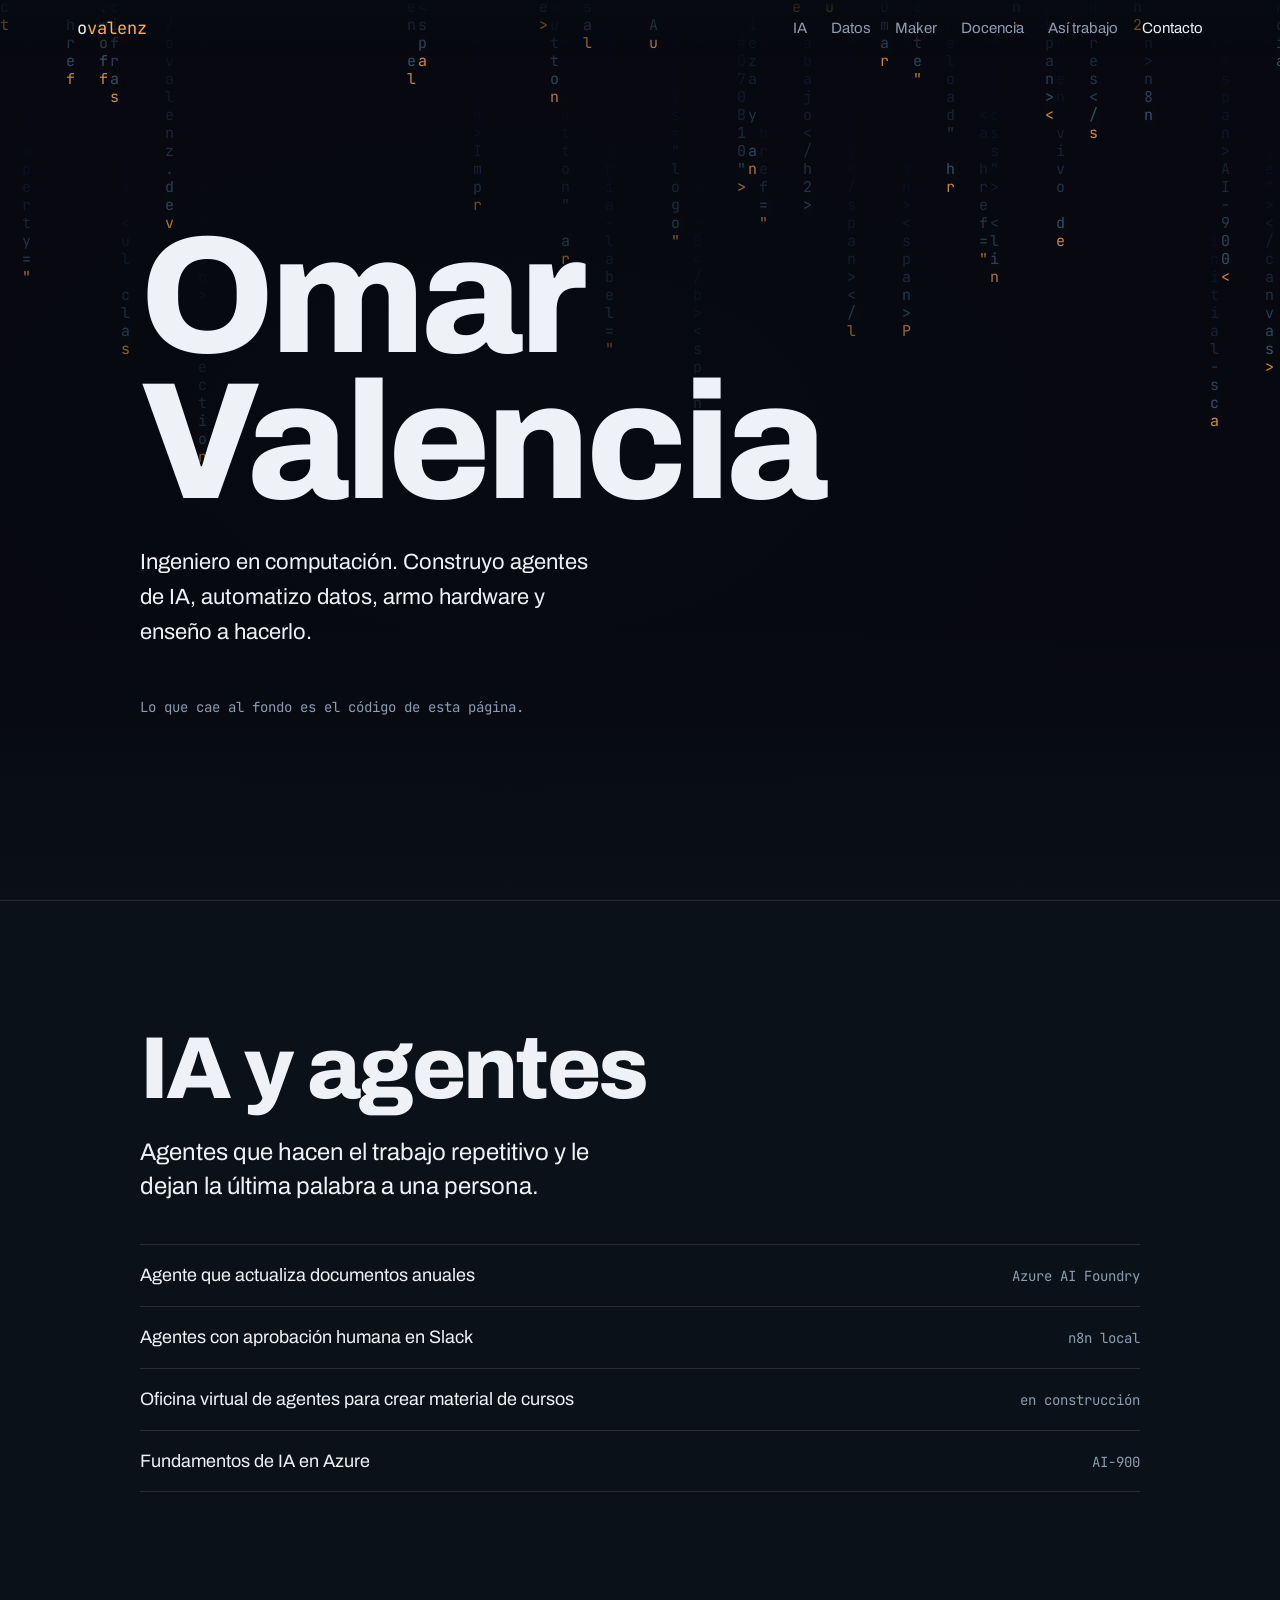
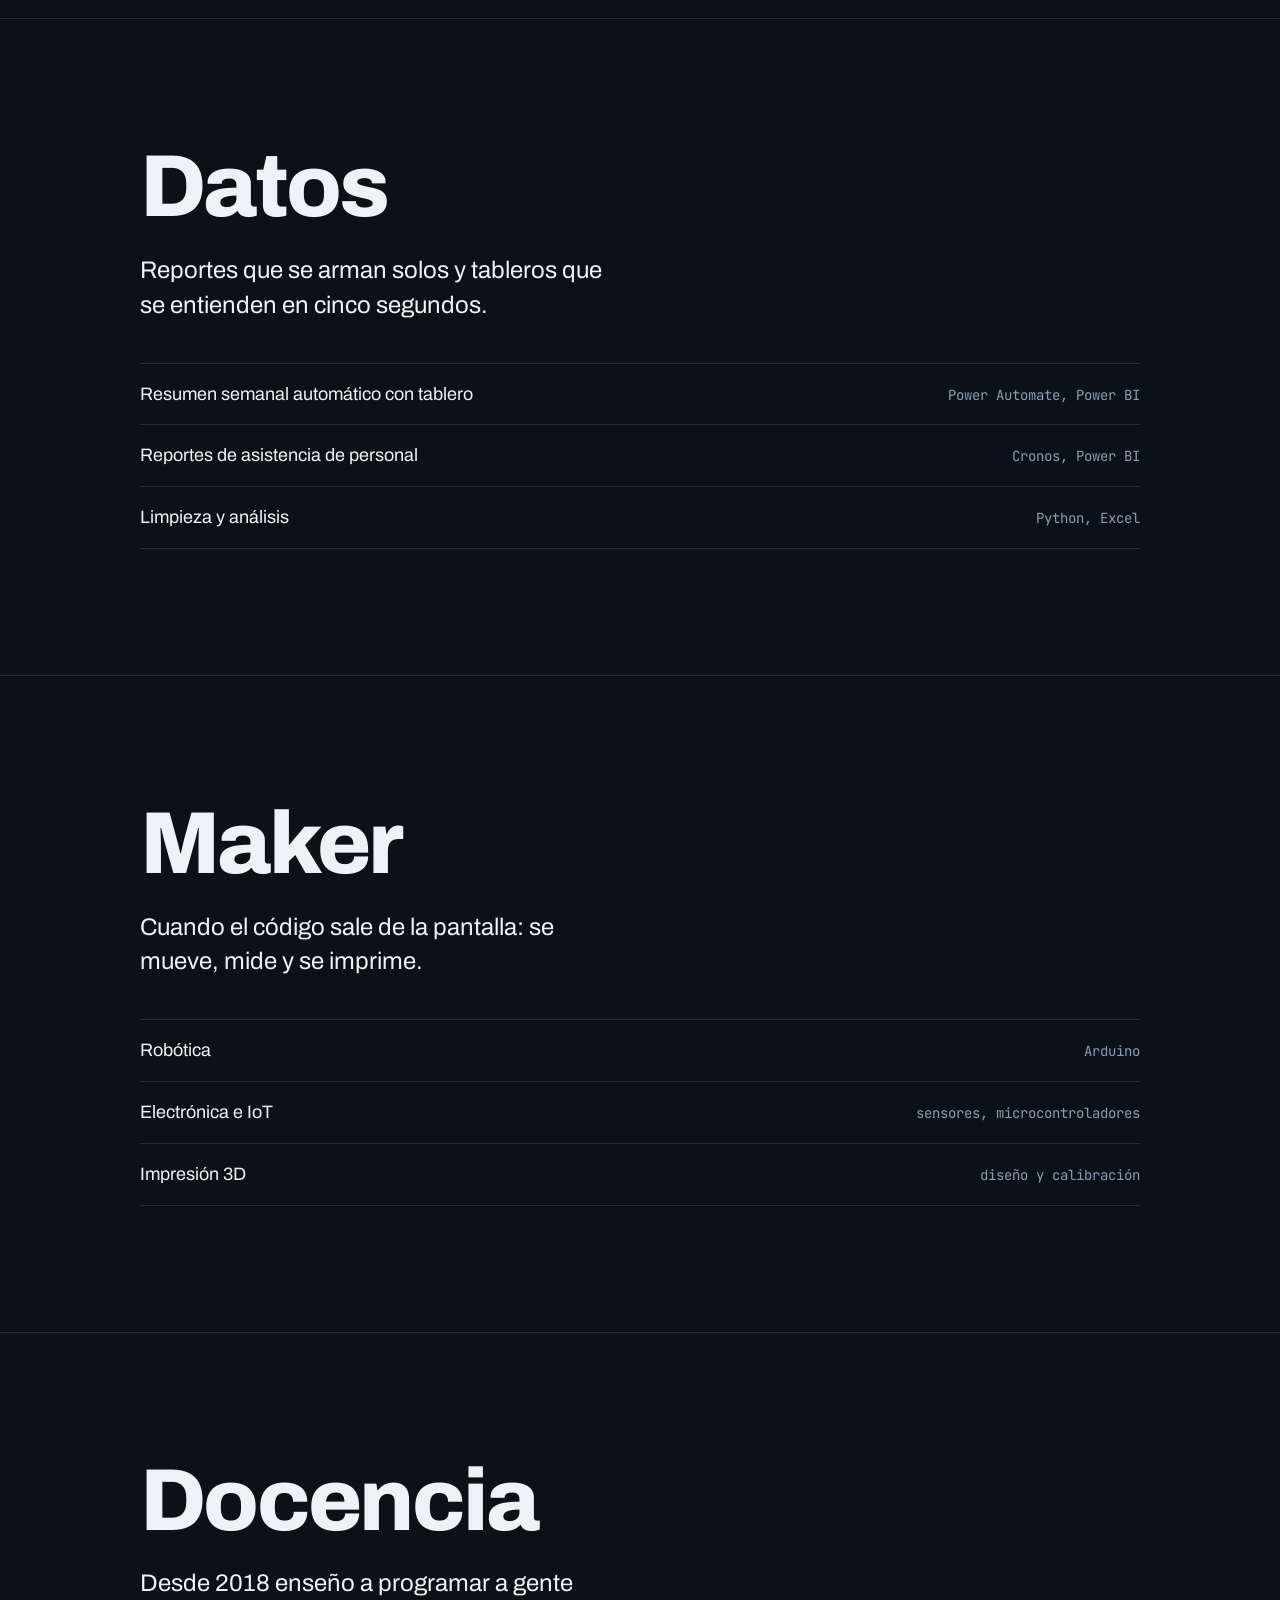
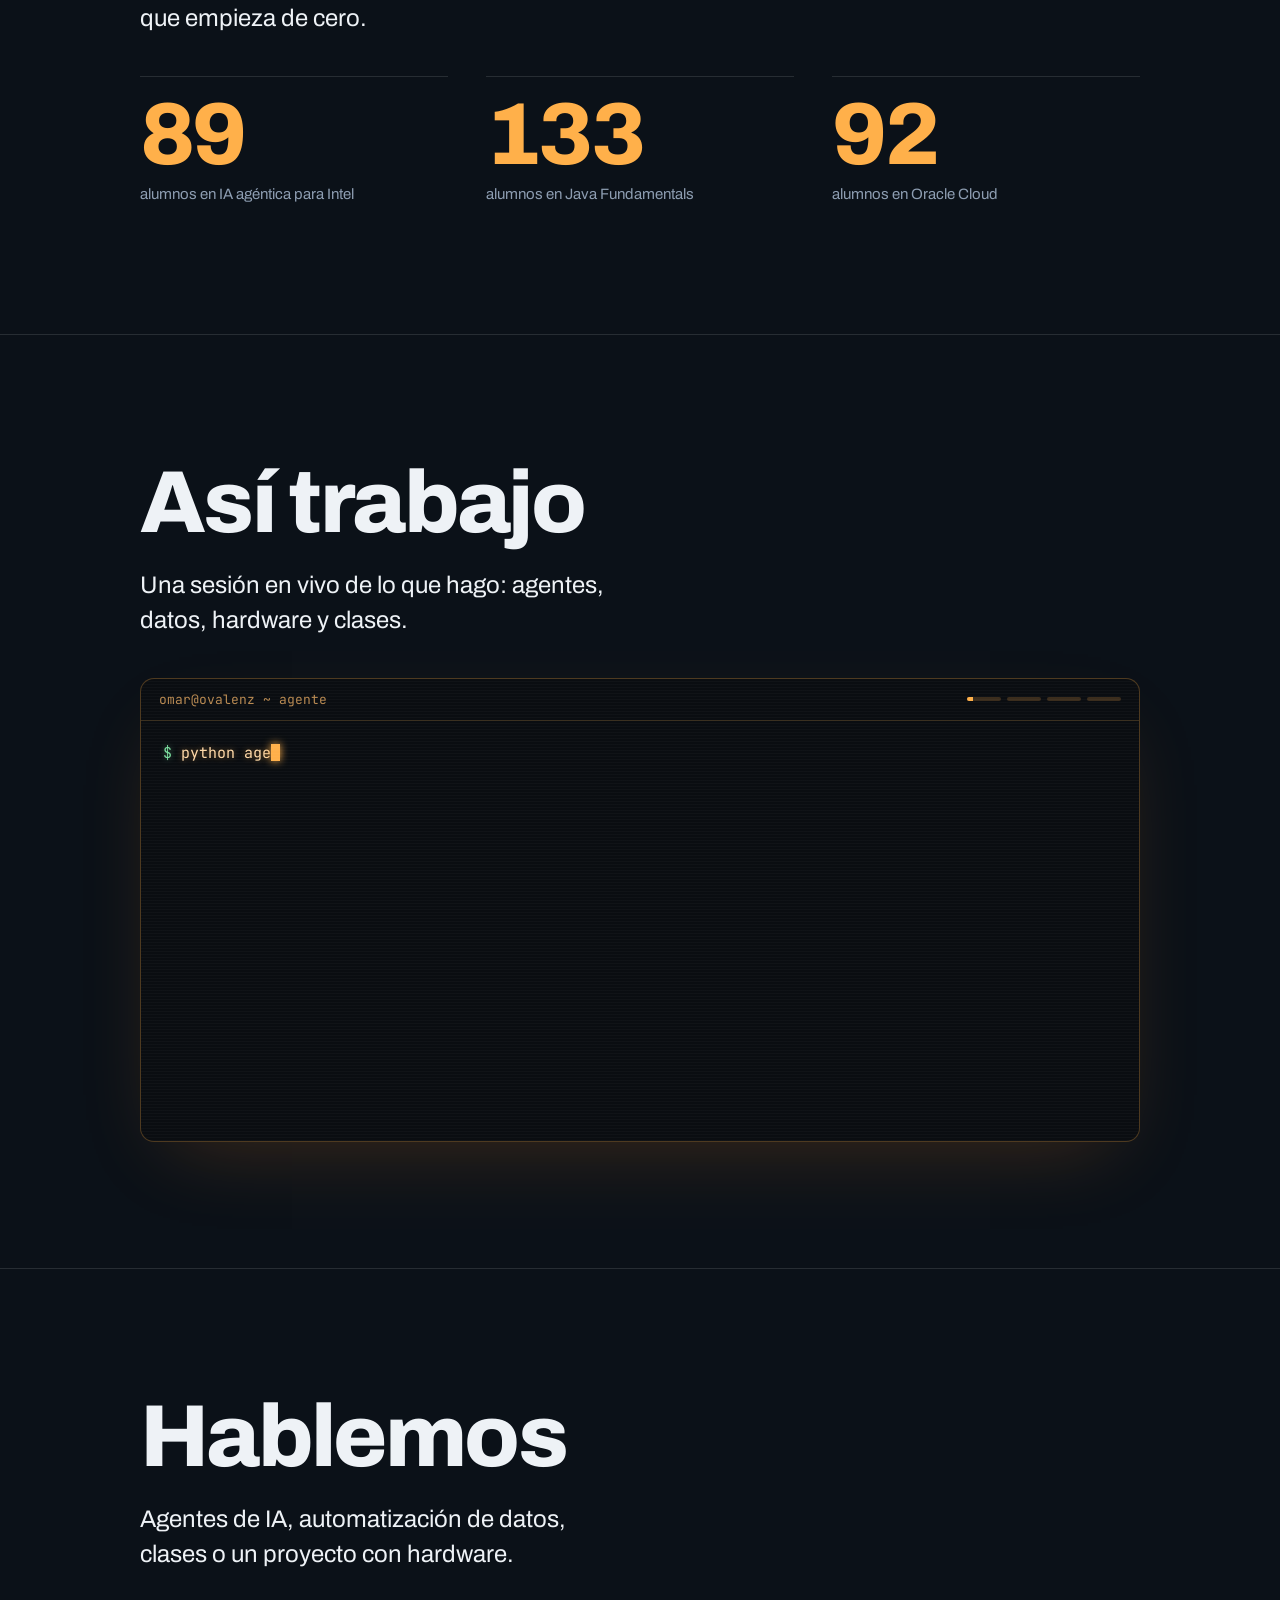
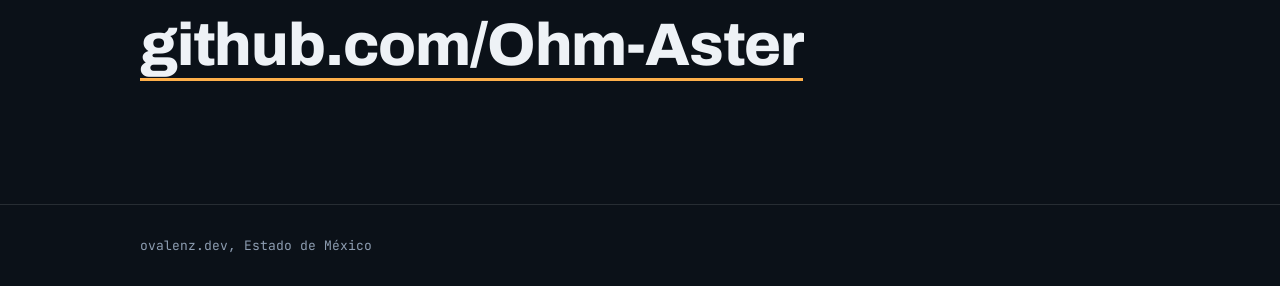
==== index.html @ a4a691d3 "Sitio ovalenz.dev: hero con lluvia de código, secciones y terminal en vivo Co-Authored-By: Claude Op" ====
<!DOCTYPE html>
<html lang="es">
<head>
  <meta charset="utf-8">
  <meta name="viewport" content="width=device-width, initial-scale=1">
  <title>Omar Valencia | ovalenz</title>
  <meta name="description" content="Omar Valencia Cruz, ingeniero en computación. Agentes de IA, automatización de datos, hardware y docencia.">
  <meta name="theme-color" content="#070B10">
  <link rel="canonical" href="https://ovalenz.dev/">
  <link rel="icon" href="/favicon.svg" type="image/svg+xml">

  <meta property="og:type" content="website">
  <meta property="og:title" content="Omar Valencia | ovalenz">
  <meta property="og:description" content="Agentes de IA, automatización de datos, hardware y docencia.">
  <meta property="og:url" content="https://ovalenz.dev/">

  <link rel="preload" href="/fonts/archivo-latin-800-normal.woff2" as="font" type="font/woff2" crossorigin>
  <link rel="preload" href="/fonts/archivo-latin-400-normal.woff2" as="font" type="font/woff2" crossorigin>
  <link rel="preload" href="/fonts/jetbrains-mono-latin-400-normal.woff2" as="font" type="font/woff2" crossorigin>
  <link rel="stylesheet" href="/css/base.css">
  <link rel="stylesheet" href="/css/secciones.css">
  <link rel="stylesheet" href="/css/terminal.css">
  <script type="module" src="/js/main.js"></script>
</head>
<body>
  <a class="saltar" href="#ia">Saltar al contenido</a>

  <header class="barra">
    <a class="logo" href="#inicio">o<b>valenz</b></a>
    <nav aria-label="Secciones">
      <a href="#ia">IA</a>
      <a href="#datos">Datos</a>
      <a href="#maker">Maker</a>
      <a href="#docencia">Docencia</a>
      <a href="#trabajo">Así trabajo</a>
      <a href="#contacto">Contacto</a>
    </nav>
  </header>

  <main>
    <section id="inicio" class="hero">
      <canvas class="lluvia" aria-hidden="true"></canvas>
      <div class="contenedor hero__texto">
        <h1>Omar<br>Valencia</h1>
        <p class="hero__lema">Ingeniero en computación. Construyo agentes de IA, automatizo datos, armo hardware y enseño a hacerlo.</p>
        <p class="hero__nota">Lo que cae al fondo es el código de esta página.</p>
      </div>
    </section>

    <section id="ia" class="seccion">
      <div class="contenedor">
        <h2>IA y agentes</h2>
        <p class="lema">Agentes que hacen el trabajo repetitivo y le dejan la última palabra a una persona.</p>
        <ul class="filas">
          <li><span>Agente que actualiza documentos anuales</span><span>Azure AI Foundry</span></li>
          <li><span>Agentes con aprobación humana en Slack</span><span>n8n local</span></li>
          <li><span>Oficina virtual de agentes para crear material de cursos</span><span>en construcción</span></li>
          <li><span>Fundamentos de IA en Azure</span><span>AI-900</span></li>
        </ul>
      </div>
    </section>

    <section id="datos" class="seccion">
      <div class="contenedor">
        <h2>Datos</h2>
        <p class="lema">Reportes que se arman solos y tableros que se entienden en cinco segundos.</p>
        <ul class="filas">
          <li><span>Resumen semanal automático con tablero</span><span>Power Automate, Power BI</span></li>
          <li><span>Reportes de asistencia de personal</span><span>Cronos, Power BI</span></li>
          <li><span>Limpieza y análisis</span><span>Python, Excel</span></li>
        </ul>
      </div>
    </section>

    <section id="maker" class="seccion">
      <div class="contenedor">
        <h2>Maker</h2>
        <p class="lema">Cuando el código sale de la pantalla: se mueve, mide y se imprime.</p>
        <ul class="filas">
          <li><span>Robótica</span><span>Arduino</span></li>
          <li><span>Electrónica e IoT</span><span>sensores, microcontroladores</span></li>
          <li><span>Impresión 3D</span><span>diseño y calibración</span></li>
        </ul>
      </div>
    </section>

    <section id="docencia" class="seccion">
      <div class="contenedor">
        <h2>Docencia</h2>
        <p class="lema">Desde 2018 enseño a programar a gente que empieza de cero.</p>
        <div class="cifras">
          <div><b data-contar="98">98</b><span>alumnos en IA agéntica para Intel</span></div>
          <div><b data-contar="146">146</b><span>alumnos en Java Fundamentals</span></div>
          <div><b data-contar="101">101</b><span>alumnos en Oracle Cloud</span></div>
        </div>
      </div>
    </section>

    <section id="trabajo" class="seccion">
      <div class="contenedor">
        <h2>Así trabajo</h2>
        <p class="lema">Una sesión en vivo de lo que hago: agentes, datos, hardware y clases.</p>
        <div class="terminal" data-terminal>
          <div class="terminal__barra">
            <span data-terminal-titulo>omar@ovalenz</span>
            <div class="terminal__pasos" data-terminal-pasos aria-label="Sesiones"></div>
          </div>
          <div class="terminal__pantalla" data-terminal-pantalla></div>
        </div>
      </div>
    </section>

    <section id="contacto" class="seccion contacto">
      <div class="contenedor">
        <h2>Hablemos</h2>
        <p class="lema">Agentes de IA, automatización de datos, clases o un proyecto con hardware.</p>
        <a class="contacto__enlace" href="https://github.com/Ohm-Aster" target="_blank" rel="noopener">github.com/Ohm-Aster</a>
      </div>
    </section>
  </main>

  <footer class="pie">
    <div class="contenedor">ovalenz.dev, Estado de México</div>
  </footer>
</body>
</html>
---- css/base.css ----
/* ==========================================================
   Base: fuentes, variables, reset y tipografía
   ========================================================== */

@font-face {
  font-family: "Archivo";
  font-weight: 400;
  font-display: swap;
  src: url("/fonts/archivo-latin-400-normal.woff2") format("woff2");
}
@font-face {
  font-family: "Archivo";
  font-weight: 800;
  font-display: swap;
  src: url("/fonts/archivo-latin-800-normal.woff2") format("woff2");
}
@font-face {
  font-family: "JetBrains Mono";
  font-weight: 400;
  font-display: swap;
  src: url("/fonts/jetbrains-mono-latin-400-normal.woff2") format("woff2");
}

:root {
  /* color */
  --fondo: #070B10;
  --fondo-seccion: #0B1118;
  --texto: #EEF2F6;
  --tenue: #8D9DB1;
  --ambar: #FFB04A;
  --linea: rgba(238, 242, 246, 0.12);

  /* tipografía */
  --sans: "Archivo", system-ui, sans-serif;
  --mono: "JetBrains Mono", ui-monospace, monospace;

  /* medidas */
  --ancho-max: 1000px;
  --margen-lateral: clamp(20px, 6vw, 80px);
  --espacio-seccion: clamp(96px, 14vh, 160px);
}

*,
*::before,
*::after { box-sizing: border-box; margin: 0; padding: 0; }

html { scroll-behavior: smooth; background: var(--fondo); }

body {
  color: var(--texto);
  font: 400 18px/1.6 var(--sans);
  -webkit-font-smoothing: antialiased;
}

h1, h2 { font-weight: 800; letter-spacing: -0.03em; }

a { color: inherit; }

a:focus-visible,
button:focus-visible {
  outline: 2px solid var(--ambar);
  outline-offset: 3px;
}

.contenedor { width: min(var(--ancho-max), 100%); margin-inline: auto; }

.saltar {
  position: absolute;
  left: -9999px;
  top: 12px;
  z-index: 10;
  padding: 8px 14px;
  background: var(--texto);
  color: var(--fondo);
}
.saltar:focus { left: 12px; }

@media (prefers-reduced-motion: reduce) {
  html { scroll-behavior: auto; }
  *, *::before, *::after { animation: none !important; transition: none !important; }
}
---- css/secciones.css ----
/* ==========================================================
   Barra, hero y secciones de contenido
   ========================================================== */

/* ---------- Barra superior ---------- */
.barra {
  position: fixed;
  inset: 0 0 auto;
  z-index: 5;
  display: flex;
  justify-content: space-between;
  align-items: center;
  padding: 16px var(--margen-lateral);
  background: linear-gradient(rgba(7, 11, 16, 0.92), rgba(7, 11, 16, 0));
}

.logo {
  font: 400 17px var(--mono);
  text-decoration: none;
}
.logo b { color: var(--ambar); font-weight: 400; }

.barra nav { display: flex; gap: 24px; }
.barra nav a {
  color: var(--tenue);
  font-size: 15px;
  text-decoration: none;
  transition: color 0.2s;
}
.barra nav a:hover,
.barra nav a[aria-current="true"] { color: var(--texto); }

/* ---------- Hero ---------- */
.hero {
  position: relative;
  min-height: 100vh;
  min-height: 100svh;
  display: grid;
  align-items: center;
  padding: 120px var(--margen-lateral) 80px;
  overflow: hidden;
}

.lluvia {
  position: absolute;
  inset: 0;
  width: 100%;
  height: 100%;
}

/* oscurece el centro y funde la lluvia con la siguiente sección */
.hero::after {
  content: "";
  position: absolute;
  inset: 0;
  pointer-events: none;
  background:
    radial-gradient(ellipse 70% 60% at 40% 50%, rgba(7, 11, 16, 0.85), rgba(7, 11, 16, 0.2) 75%),
    linear-gradient(transparent 70%, var(--fondo-seccion));
}

.hero__texto { position: relative; z-index: 1; }

.hero h1 { font-size: clamp(64px, 13vw, 190px); line-height: 0.88; }

.hero__lema {
  max-width: 36ch;
  margin-top: 28px;
  font-size: clamp(18px, 2vw, 22px);
}

.hero__nota {
  margin-top: 48px;
  font: 400 14px var(--mono);
  color: var(--tenue);
}

/* ---------- Secciones ---------- */
.seccion {
  padding: var(--espacio-seccion) var(--margen-lateral);
  background: var(--fondo-seccion);
  border-top: 1px solid var(--linea);
}

.seccion h2 {
  font-size: clamp(44px, 7vw, 88px);
  line-height: 0.95;
  margin-bottom: 24px;
}

.lema {
  max-width: 34ch;
  margin-bottom: 40px;
  font-size: clamp(19px, 2vw, 24px);
  line-height: 1.45;
}

.filas { list-style: none; border-top: 1px solid var(--linea); }
.filas li {
  display: flex;
  justify-content: space-between;
  align-items: baseline;
  gap: 24px;
  padding: 16px 0;
  border-bottom: 1px solid var(--linea);
}
.filas li span:last-child {
  color: var(--tenue);
  font: 400 14px var(--mono);
  text-align: right;
  white-space: nowrap;
}

.cifras {
  display: grid;
  grid-template-columns: repeat(3, 1fr);
  gap: clamp(16px, 3vw, 40px);
}
.cifras div { border-top: 1px solid var(--linea); padding-top: 14px; }
.cifras b {
  display: block;
  font-size: clamp(48px, 7vw, 88px);
  line-height: 1;
  letter-spacing: -0.03em;
  color: var(--ambar);
  font-variant-numeric: tabular-nums;
}
.cifras span { color: var(--tenue); font-size: 15px; }

/* ---------- Contacto y pie ---------- */
.contacto__enlace {
  font-weight: 800;
  font-size: clamp(30px, 5vw, 60px);
  line-height: 1.1;
  letter-spacing: -0.02em;
  text-decoration: none;
  border-bottom: 3px solid var(--ambar);
  transition: color 0.2s;
}
.contacto__enlace:hover { color: var(--ambar); }

.pie {
  padding: 32px var(--margen-lateral);
  background: var(--fondo-seccion);
  border-top: 1px solid var(--linea);
  font: 400 13px var(--mono);
  color: var(--tenue);
}

/* ---------- Pantallas chicas ---------- */
@media (max-width: 760px) {
  .barra nav { display: none; }
  .filas li { flex-direction: column; gap: 4px; }
  .filas li span:last-child { text-align: left; white-space: normal; }
  .cifras { grid-template-columns: 1fr; }
}
---- css/terminal.css ----
/* ==========================================================
   Terminal en vivo (fósforo ámbar)
   ========================================================== */

.terminal {
  position: relative;
  border: 1px solid rgba(255, 176, 74, 0.28);
  border-radius: 14px;
  overflow: hidden;
  background: #0A0D11;
  box-shadow: 0 30px 80px -30px rgba(255, 140, 40, 0.22);
}

/* líneas de monitor */
.terminal::after {
  content: "";
  position: absolute;
  inset: 0;
  pointer-events: none;
  background: repeating-linear-gradient(0deg, rgba(255, 255, 255, 0.025) 0 1px, transparent 1px 3px);
}

.terminal__barra {
  display: flex;
  justify-content: space-between;
  align-items: center;
  gap: 12px;
  padding: 12px 18px;
  border-bottom: 1px solid rgba(255, 176, 74, 0.18);
  font: 400 13px var(--mono);
  color: #B98A52;
}
.terminal__barra span { white-space: nowrap; overflow: hidden; text-overflow: ellipsis; }

.terminal__pasos { display: flex; gap: 6px; }
.terminal__pasos button {
  position: relative;
  width: 34px;
  height: 4px;
  padding: 0;
  border: 0;
  border-radius: 2px;
  overflow: hidden;
  background: rgba(255, 176, 74, 0.2);
  cursor: pointer;
}
.terminal__pasos button i {
  position: absolute;
  inset: 0 auto 0 0;
  width: 0;
  background: var(--ambar);
  transition: width 0.4s;
}

.terminal__pantalla {
  height: 420px;
  overflow: hidden;
  padding: 20px 22px;
  font: 400 15px/1.7 var(--mono);
  color: #FFD9A8;
  text-shadow: 0 0 6px rgba(255, 176, 74, 0.45);
  white-space: pre;
}

.terminal__pantalla .prompt { color: #7CE0A0; text-shadow: 0 0 6px rgba(124, 224, 160, 0.4); }
.terminal__pantalla .tenue { color: #9C7A55; text-shadow: none; }
.terminal__pantalla .ok { color: #7CE0A0; }
.terminal__pantalla .claro { color: #FFF1DC; }

.cursor {
  display: inline-block;
  width: 0.6em;
  height: 1.1em;
  vertical-align: -3px;
  background: var(--ambar);
  box-shadow: 0 0 8px var(--ambar);
  animation: parpadeo 1s steps(1) infinite;
}
@keyframes parpadeo { 50% { opacity: 0; } }

@media (max-width: 760px) {
  .terminal__pasos button { width: 20px; }
  .terminal__pantalla { height: 380px; padding: 14px; font-size: 12px; }
}
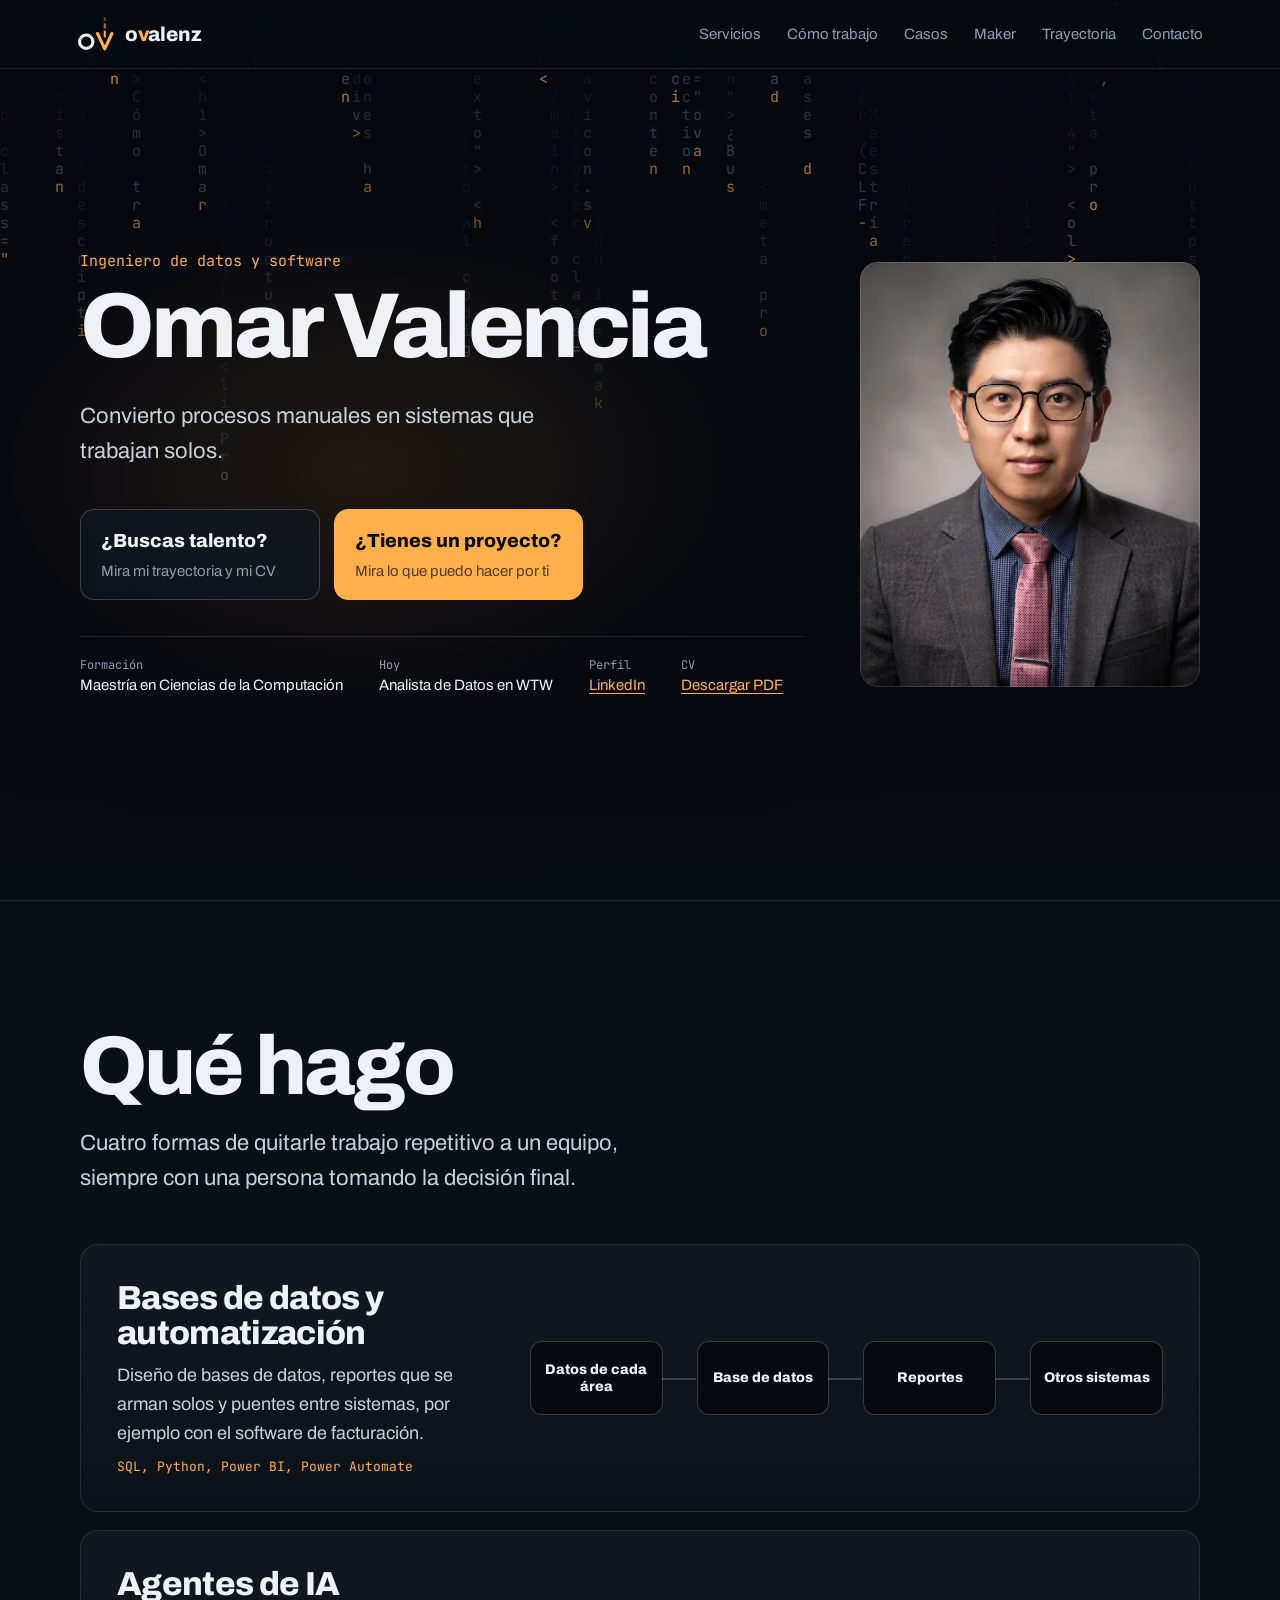
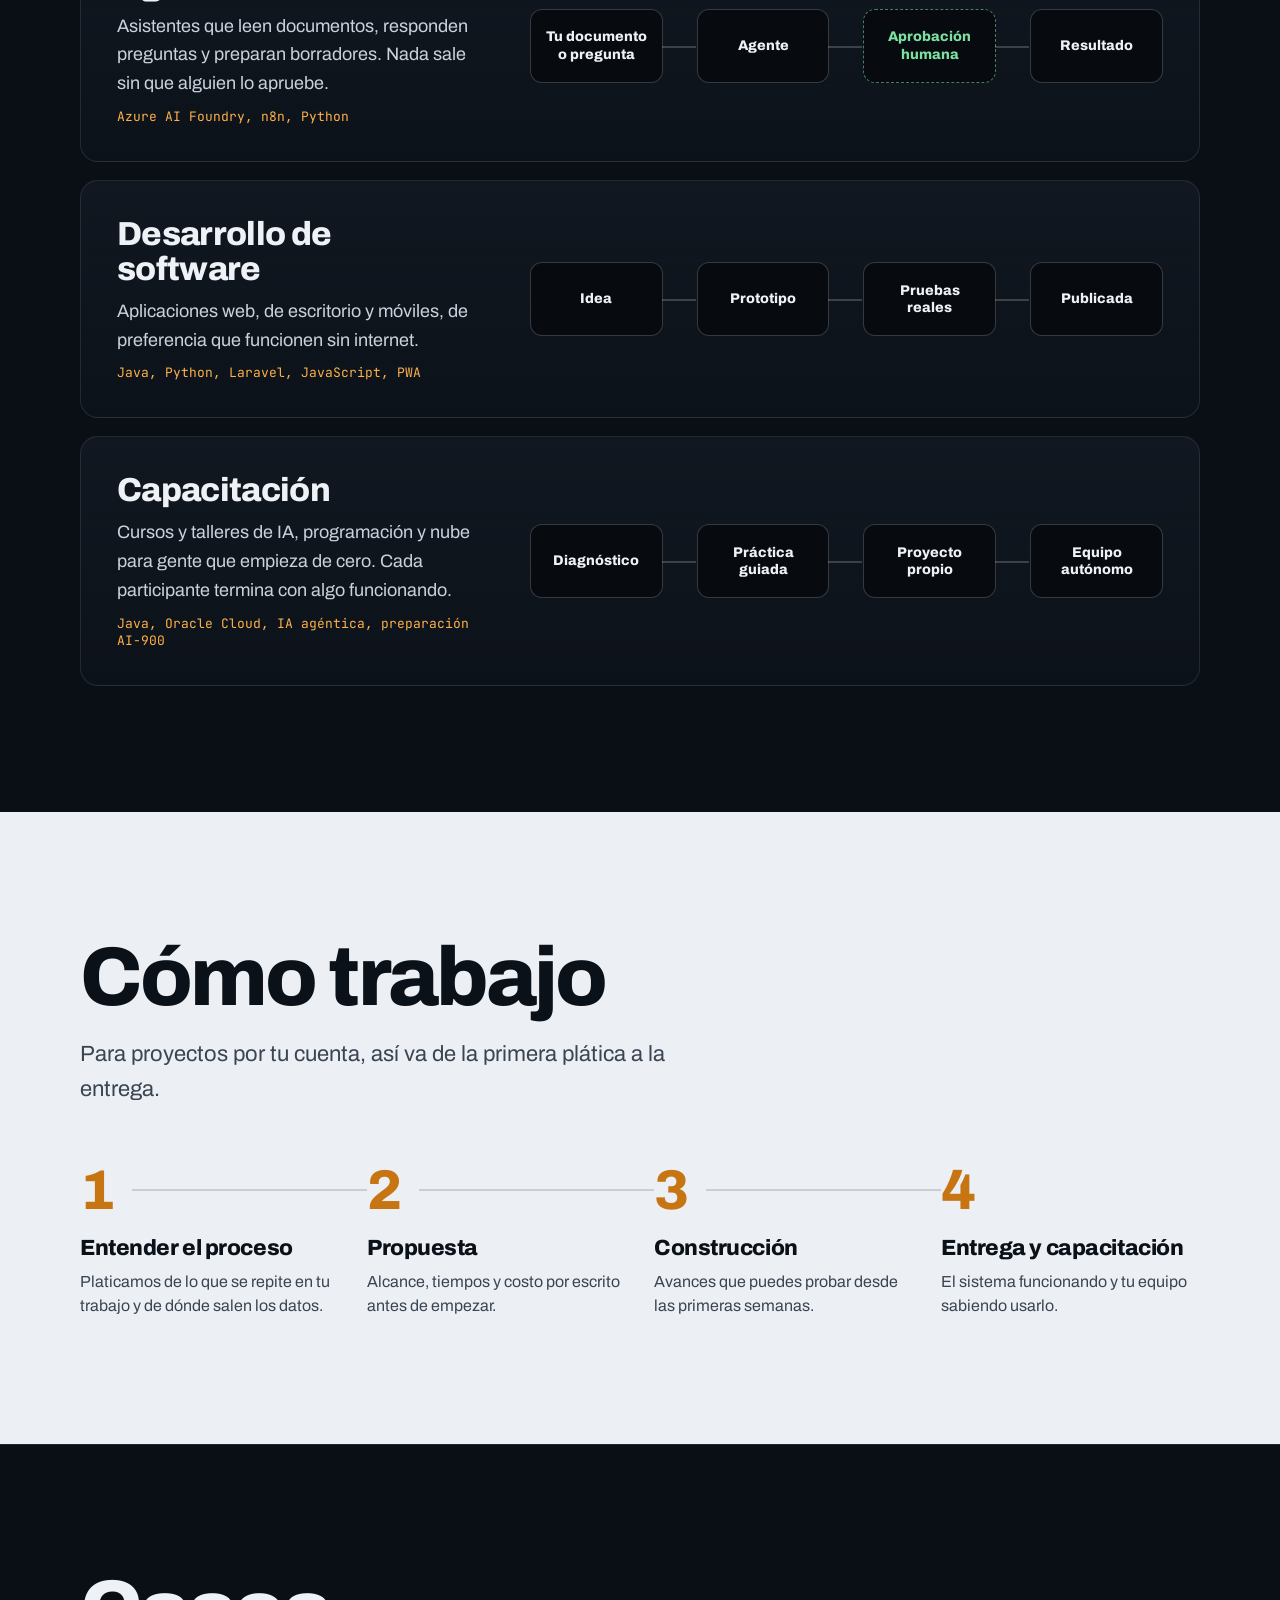
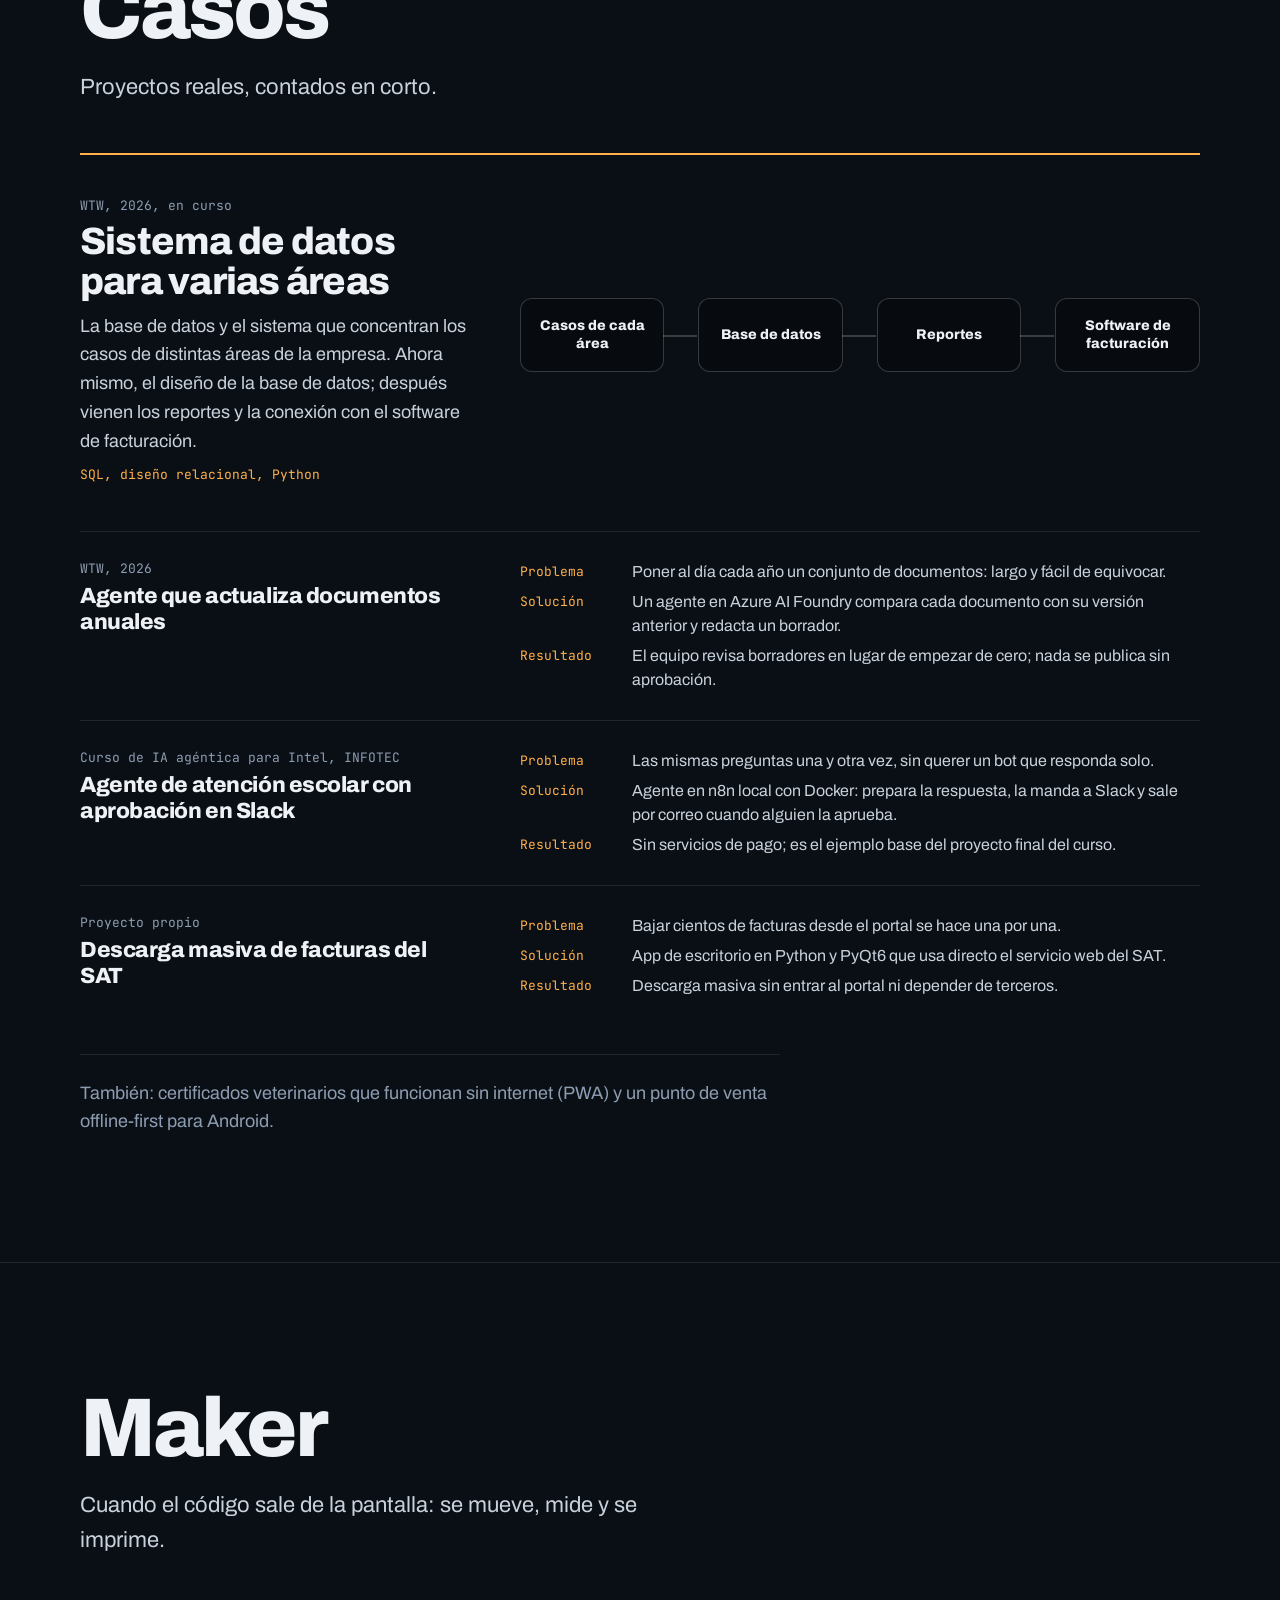
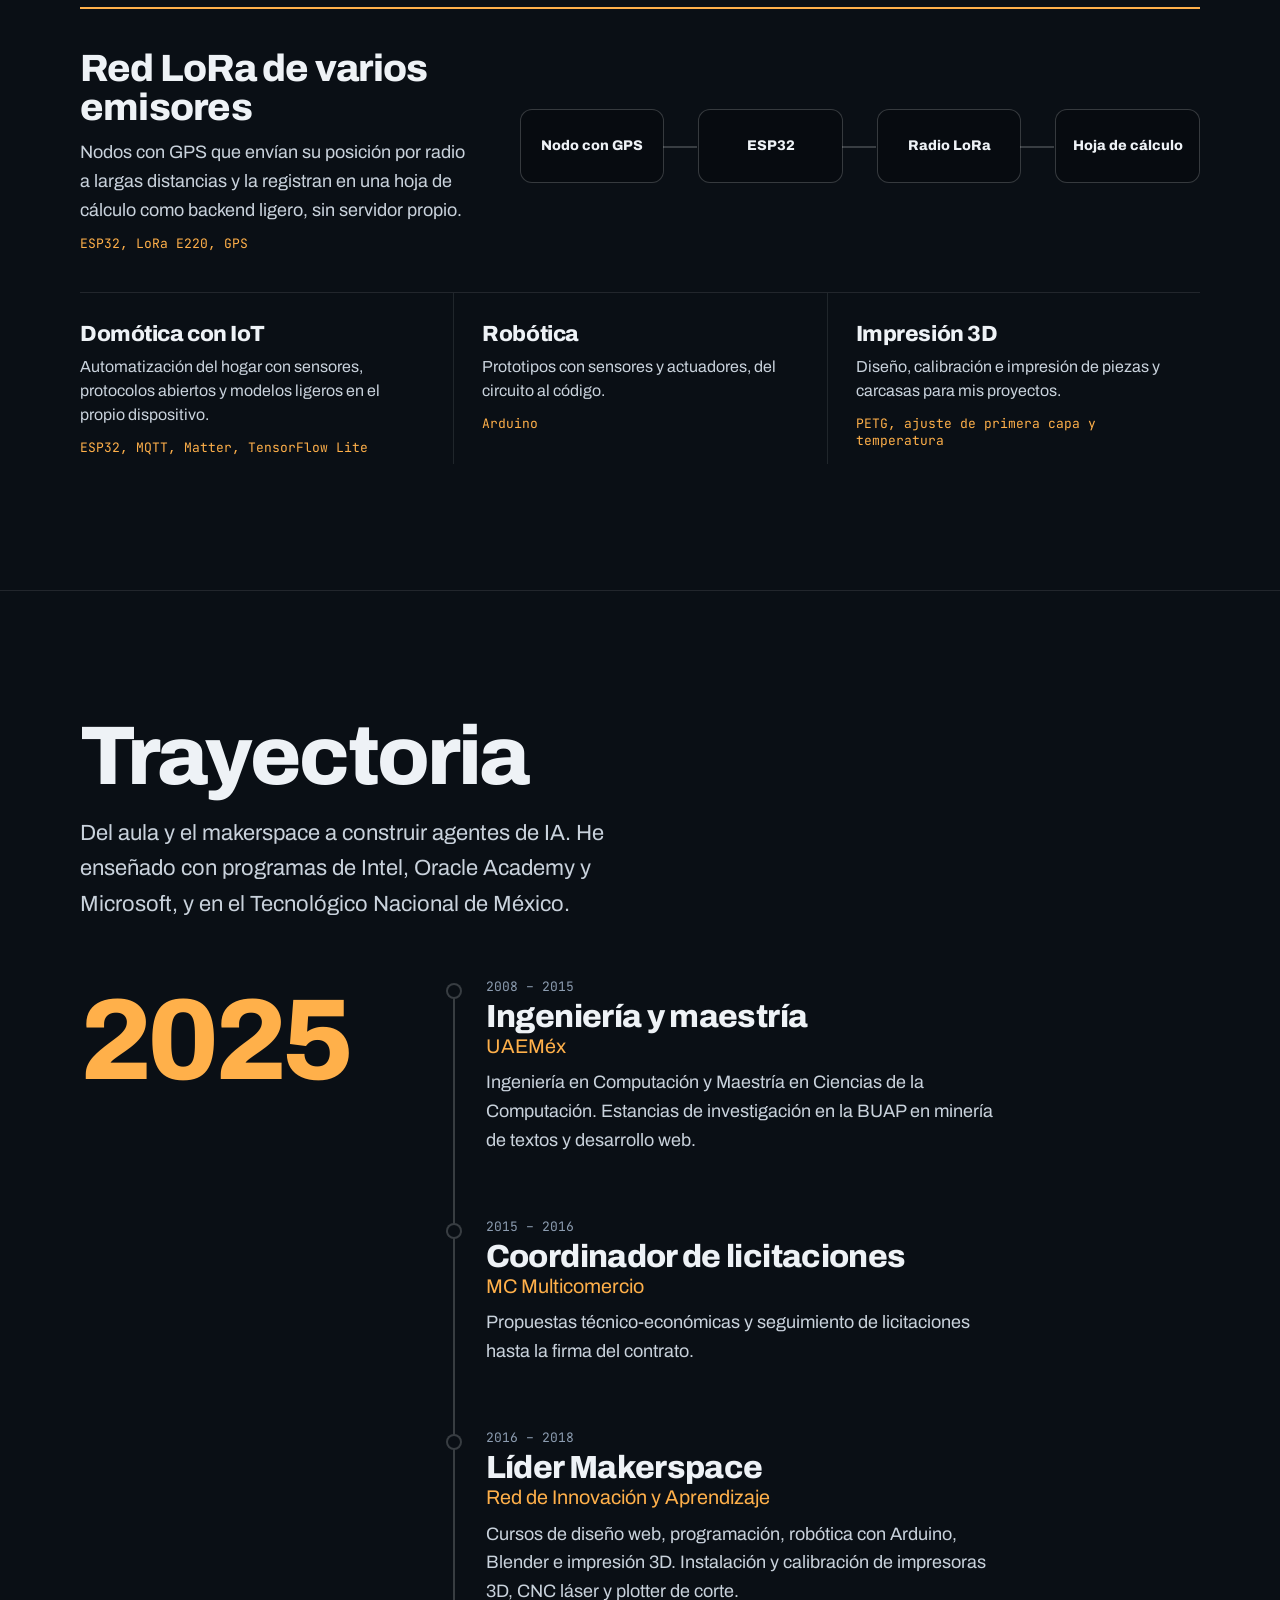
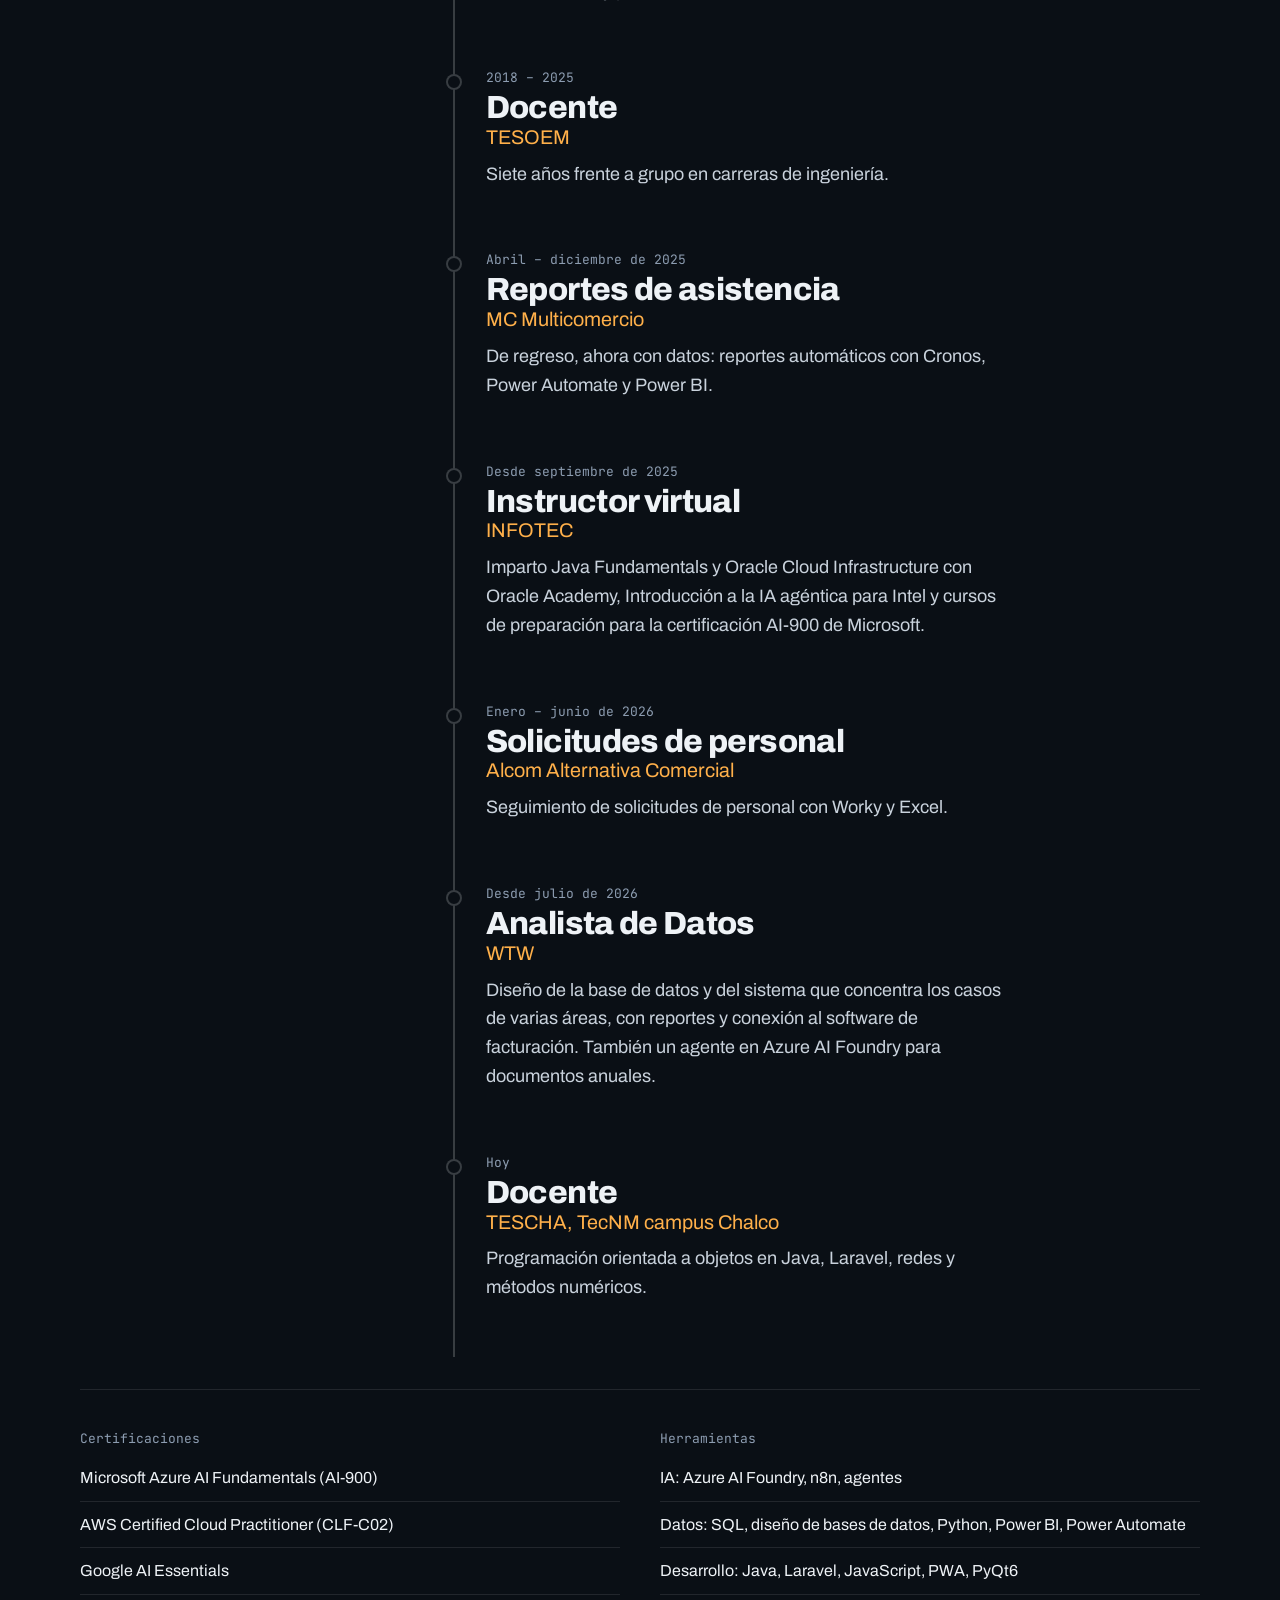
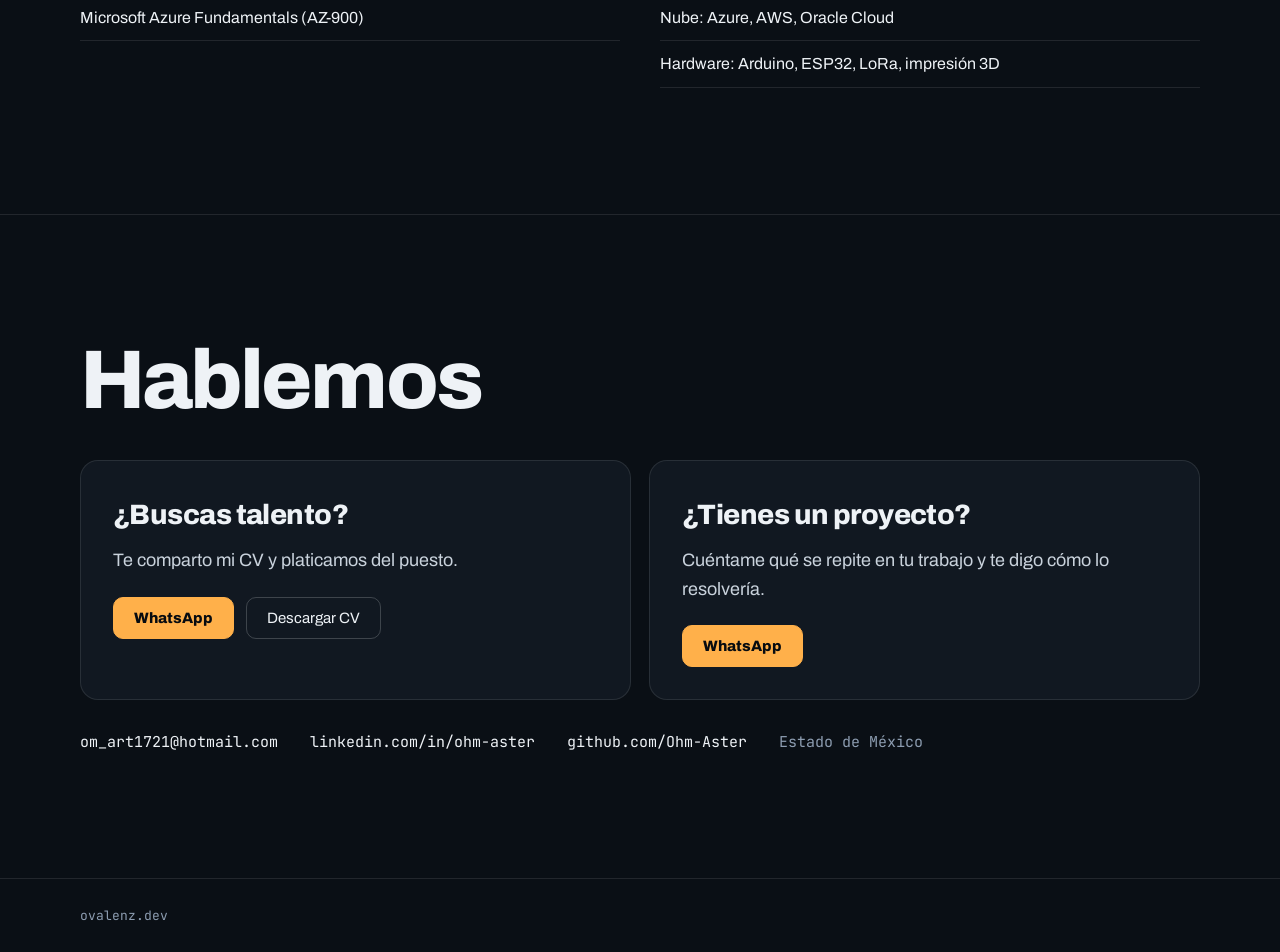
==== commit 0b5899e6: "Nuevo diseño: logo ov, foto, CV descargable, servicios, casos, maker y trayectoria Co-Authored-By: C" ====
--- a/index.html
+++ b/index.html
@@ -1,126 +1,449 @@
 <!DOCTYPE html>
-<html lang="es">
+<html lang="es-MX">
 <head>
   <meta charset="utf-8">
   <meta name="viewport" content="width=device-width, initial-scale=1">
-  <title>Omar Valencia | ovalenz</title>
-  <meta name="description" content="Omar Valencia Cruz, ingeniero en computación. Agentes de IA, automatización de datos, hardware y docencia.">
+  <title>Omar Valencia Cruz | Datos, software e IA</title>
+  <meta name="description" content="Ingeniero en computación. Diseño bases de datos y sistemas con SQL, Python, Java e IA que automatizan el trabajo de varias áreas. Docente desde 2018.">
+  <meta name="author" content="Omar Valencia Cruz">
   <meta name="theme-color" content="#070B10">
   <link rel="canonical" href="https://ovalenz.dev/">
-  <link rel="icon" href="/favicon.svg" type="image/svg+xml">
-
-  <meta property="og:type" content="website">
-  <meta property="og:title" content="Omar Valencia | ovalenz">
-  <meta property="og:description" content="Agentes de IA, automatización de datos, hardware y docencia.">
+  <link rel="icon" href="favicon.svg" type="image/svg+xml">
+
+  <meta property="og:type" content="profile">
+  <meta property="og:locale" content="es_MX">
+  <meta property="og:site_name" content="ovalenz">
+  <meta property="og:title" content="Omar Valencia Cruz | Datos, software e IA">
+  <meta property="og:description" content="Bases de datos, sistemas y automatización con SQL, Python, Java e IA.">
   <meta property="og:url" content="https://ovalenz.dev/">
-
-  <link rel="preload" href="/fonts/archivo-latin-800-normal.woff2" as="font" type="font/woff2" crossorigin>
-  <link rel="preload" href="/fonts/archivo-latin-400-normal.woff2" as="font" type="font/woff2" crossorigin>
-  <link rel="preload" href="/fonts/jetbrains-mono-latin-400-normal.woff2" as="font" type="font/woff2" crossorigin>
-  <link rel="stylesheet" href="/css/base.css">
-  <link rel="stylesheet" href="/css/secciones.css">
-  <link rel="stylesheet" href="/css/terminal.css">
-  <script type="module" src="/js/main.js"></script>
+  <meta property="og:image" content="https://ovalenz.dev/og.png">
+  <meta name="twitter:card" content="summary_large_image">
+
+  <link rel="stylesheet" href="css/base.css">
+  <link rel="stylesheet" href="css/secciones.css">
+  <link rel="stylesheet" href="css/flujos.css">
+  <link rel="stylesheet" href="css/trayectoria.css">
+  <link rel="stylesheet" href="css/impresion.css" media="print">
+  <script src="js/lluvia.js" defer></script>
+  <script src="js/flujos.js" defer></script>
+  <script src="js/trayectoria.js" defer></script>
+  <script src="js/contacto.js" defer></script>
+  <script type="application/ld+json">
+  {
+    "@context": "https://schema.org",
+    "@type": "Person",
+    "name": "Omar Valencia Cruz",
+    "alternateName": "ovalenz",
+    "url": "https://ovalenz.dev/",
+    "image": "https://ovalenz.dev/img/omar-640.jpg",
+    "alumniOf": {
+      "@type": "CollegeOrUniversity",
+      "name": "Universidad Autónoma del Estado de México"
+    },
+    "jobTitle": "Ingeniero de datos y software",
+    "description": "Ingeniero en computación. Diseña bases de datos y sistemas con SQL, Python, Java e IA; docente de programación desde 2018.",
+    "worksFor": {
+      "@type": "Organization",
+      "name": "WTW"
+    },
+    "address": {
+      "@type": "PostalAddress",
+      "addressRegion": "Estado de México",
+      "addressCountry": "MX"
+    },
+    "knowsAbout": [
+      "Diseño de bases de datos",
+      "Agentes de IA",
+      "Azure AI Foundry",
+      "n8n",
+      "Análisis de datos",
+      "Power BI",
+      "Power Automate",
+      "Python",
+      "SQL",
+      "Java",
+      "Laravel",
+      "Arduino",
+      "ESP32",
+      "Docencia en programación"
+    ],
+    "hasCredential": [
+      {
+        "@type": "EducationalOccupationalCredential",
+        "name": "Microsoft Certified: Azure AI Fundamentals (AI-900)"
+      },
+      {
+        "@type": "EducationalOccupationalCredential",
+        "name": "AWS Certified Cloud Practitioner (CLF-C02)"
+      },
+      {
+        "@type": "EducationalOccupationalCredential",
+        "name": "Google AI Essentials"
+      },
+      {
+        "@type": "EducationalOccupationalCredential",
+        "name": "Microsoft Certified: Azure Fundamentals (AZ-900)"
+      }
+    ],
+    "sameAs": [
+      "https://github.com/Ohm-Aster",
+      "https://www.linkedin.com/in/ohm-aster/"
+    ]
+  }
+  </script>
 </head>
 <body>
-  <a class="saltar" href="#ia">Saltar al contenido</a>
-
   <header class="barra">
-    <a class="logo" href="#inicio">o<b>valenz</b></a>
+    <a class="marca" href="#inicio" aria-label="ovalenz, inicio"><svg class="marca__icono" viewBox="2 -4 74 70" aria-hidden="true"><circle cx="20" cy="46" r="13"/><polyline points="42,30 56,60 70,30"/><line class="g1" x1="56" y1="0" x2="56" y2="5"/><line class="g2" x1="56" y1="12" x2="56" y2="19"/><line class="g3" x1="56" y1="26" x2="56" y2="36"/></svg><span>o<b>v</b>alenz</span></a>
     <nav aria-label="Secciones">
-      <a href="#ia">IA</a>
-      <a href="#datos">Datos</a>
+      <a href="#servicios">Servicios</a>
+      <a href="#proceso">Cómo trabajo</a>
+      <a href="#casos">Casos</a>
       <a href="#maker">Maker</a>
-      <a href="#docencia">Docencia</a>
-      <a href="#trabajo">Así trabajo</a>
+      <a href="#trayectoria">Trayectoria</a>
       <a href="#contacto">Contacto</a>
     </nav>
   </header>
 
-  <main>
-    <section id="inicio" class="hero">
+  <main id="inicio">
+    <!-- ============ Hero ============ -->
+    <section class="hero">
       <canvas class="lluvia" aria-hidden="true"></canvas>
       <div class="contenedor hero__texto">
-        <h1>Omar<br>Valencia</h1>
-        <p class="hero__lema">Ingeniero en computación. Construyo agentes de IA, automatizo datos, armo hardware y enseño a hacerlo.</p>
-        <p class="hero__nota">Lo que cae al fondo es el código de esta página.</p>
-      </div>
-    </section>
-
-    <section id="ia" class="seccion">
-      <div class="contenedor">
-        <h2>IA y agentes</h2>
-        <p class="lema">Agentes que hacen el trabajo repetitivo y le dejan la última palabra a una persona.</p>
-        <ul class="filas">
-          <li><span>Agente que actualiza documentos anuales</span><span>Azure AI Foundry</span></li>
-          <li><span>Agentes con aprobación humana en Slack</span><span>n8n local</span></li>
-          <li><span>Oficina virtual de agentes para crear material de cursos</span><span>en construcción</span></li>
-          <li><span>Fundamentos de IA en Azure</span><span>AI-900</span></li>
+        <figure class="hero__foto">
+          <picture>
+            <source type="image/webp" srcset="img/omar-320.webp 320w, img/omar-640.webp 640w" sizes="(max-width: 960px) 112px, 340px">
+            <img src="img/omar-640.jpg" srcset="img/omar-320.jpg 320w, img/omar-640.jpg 640w" sizes="(max-width: 960px) 112px, 340px" width="640" height="800" alt="Omar Valencia Cruz" fetchpriority="high">
+          </picture>
+        </figure>
+        <div class="hero__info">
+        <p class="hero__rol">Ingeniero de datos y software</p>
+        <h1>Omar Valencia</h1>
+        <p class="hero__lema">Convierto procesos manuales en sistemas que trabajan solos.</p>
+        <div class="caminos">
+          <a class="camino" href="#trayectoria">
+            <span class="camino__quien">¿Buscas talento?</span>
+            <span class="camino__que">Mira mi trayectoria y mi CV</span>
+          </a>
+          <a class="camino camino--proyecto" href="#servicios">
+            <span class="camino__quien">¿Tienes un proyecto?</span>
+            <span class="camino__que">Mira lo que puedo hacer por ti</span>
+          </a>
+        </div>
+        <ul class="rapido" aria-label="Perfil rápido">
+          <li><span>Formación</span>Maestría en Ciencias de la Computación</li>
+          <li><span>Hoy</span>Analista de Datos en WTW</li>
+          <li><span>Perfil</span><a href="https://www.linkedin.com/in/ohm-aster/" rel="noopener">LinkedIn</a></li>
+          <li><span>CV</span><a href="cv/CV_OmarValenciaCruz.pdf" download>Descargar PDF</a></li>
         </ul>
-      </div>
-    </section>
-
-    <section id="datos" class="seccion">
-      <div class="contenedor">
-        <h2>Datos</h2>
-        <p class="lema">Reportes que se arman solos y tableros que se entienden en cinco segundos.</p>
-        <ul class="filas">
-          <li><span>Resumen semanal automático con tablero</span><span>Power Automate, Power BI</span></li>
-          <li><span>Reportes de asistencia de personal</span><span>Cronos, Power BI</span></li>
-          <li><span>Limpieza y análisis</span><span>Python, Excel</span></li>
+        </div>
+      </div>
+    </section>
+
+    <!-- ============ Servicios ============ -->
+    <section id="servicios" class="seccion">
+      <div class="contenedor">
+        <h2>Qué hago</h2>
+        <p class="lema">Cuatro formas de quitarle trabajo repetitivo a un equipo, siempre con una persona tomando la decisión final.</p>
+
+        <div class="servicios">
+          <article class="servicio">
+            <div class="servicio__texto">
+              <h3>Bases de datos y automatización</h3>
+              <p>Diseño de bases de datos, reportes que se arman solos y puentes entre sistemas, por ejemplo con el software de facturación.</p>
+              <p class="servicio__stack">SQL, Python, Power BI, Power Automate</p>
+            </div>
+            <figure class="flujo" style="--pasos: 4">
+              <ol>
+                <li>Datos de cada área</li>
+                <li>Base de datos</li>
+                <li>Reportes</li>
+                <li>Otros sistemas</li>
+              </ol>
+              <figcaption class="oculto">Flujo de una base de datos que alimenta reportes y otros sistemas</figcaption>
+            </figure>
+          </article>
+
+          <article class="servicio">
+            <div class="servicio__texto">
+              <h3>Agentes de IA</h3>
+              <p>Asistentes que leen documentos, responden preguntas y preparan borradores. Nada sale sin que alguien lo apruebe.</p>
+              <p class="servicio__stack">Azure AI Foundry, n8n, Python</p>
+            </div>
+            <figure class="flujo" style="--pasos: 4">
+              <ol>
+                <li>Tu documento o pregunta</li>
+                <li>Agente</li>
+                <li class="humano">Aprobación humana</li>
+                <li>Resultado</li>
+              </ol>
+              <figcaption class="oculto">Flujo de un agente de IA con aprobación humana</figcaption>
+            </figure>
+          </article>
+
+          <article class="servicio">
+            <div class="servicio__texto">
+              <h3>Desarrollo de software</h3>
+              <p>Aplicaciones web, de escritorio y móviles, de preferencia que funcionen sin internet.</p>
+              <p class="servicio__stack">Java, Python, Laravel, JavaScript, PWA</p>
+            </div>
+            <figure class="flujo" style="--pasos: 4">
+              <ol>
+                <li>Idea</li>
+                <li>Prototipo</li>
+                <li>Pruebas reales</li>
+                <li>Publicada</li>
+              </ol>
+              <figcaption class="oculto">Ruta de desarrollo de una aplicación</figcaption>
+            </figure>
+          </article>
+
+          <article class="servicio">
+            <div class="servicio__texto">
+              <h3>Capacitación</h3>
+              <p>Cursos y talleres de IA, programación y nube para gente que empieza de cero. Cada participante termina con algo funcionando.</p>
+              <p class="servicio__stack">Java, Oracle Cloud, IA agéntica, preparación AI-900</p>
+            </div>
+            <figure class="flujo" style="--pasos: 4">
+              <ol>
+                <li>Diagnóstico</li>
+                <li>Práctica guiada</li>
+                <li>Proyecto propio</li>
+                <li>Equipo autónomo</li>
+              </ol>
+              <figcaption class="oculto">Ruta de una capacitación</figcaption>
+            </figure>
+          </article>
+        </div>
+      </div>
+    </section>
+
+    <!-- ============ Cómo trabajo ============ -->
+    <section id="proceso" class="seccion seccion--clara">
+      <div class="contenedor">
+        <h2>Cómo trabajo</h2>
+        <p class="lema">Para proyectos por tu cuenta, así va de la primera plática a la entrega.</p>
+        <ol class="pasos">
+          <li><h3>Entender el proceso</h3><p>Platicamos de lo que se repite en tu trabajo y de dónde salen los datos.</p></li>
+          <li><h3>Propuesta</h3><p>Alcance, tiempos y costo por escrito antes de empezar.</p></li>
+          <li><h3>Construcción</h3><p>Avances que puedes probar desde las primeras semanas.</p></li>
+          <li><h3>Entrega y capacitación</h3><p>El sistema funcionando y tu equipo sabiendo usarlo.</p></li>
+        </ol>
+      </div>
+    </section>
+
+    <!-- ============ Casos ============ -->
+    <section id="casos" class="seccion">
+      <div class="contenedor">
+        <h2>Casos</h2>
+        <p class="lema">Proyectos reales, contados en corto.</p>
+
+        <article class="caso-destacado">
+          <div class="caso-destacado__texto">
+            <p class="caso__contexto">WTW, 2026, en curso</p>
+            <h3>Sistema de datos para varias áreas</h3>
+            <p>La base de datos y el sistema que concentran los casos de distintas áreas de la empresa. Ahora mismo, el diseño de la base de datos; después vienen los reportes y la conexión con el software de facturación.</p>
+            <p class="servicio__stack">SQL, diseño relacional, Python</p>
+          </div>
+          <figure class="flujo" style="--pasos: 4">
+            <ol>
+              <li>Casos de cada área</li>
+              <li>Base de datos</li>
+              <li>Reportes</li>
+              <li>Software de facturación</li>
+            </ol>
+            <figcaption class="oculto">Flujo del sistema de datos para varias áreas</figcaption>
+          </figure>
+        </article>
+
+        <ul class="casos-lista">
+          <li>
+            <div><p class="caso__contexto">WTW, 2026</p><h3>Agente que actualiza documentos anuales</h3></div>
+            <dl>
+              <dt>Problema</dt><dd>Poner al día cada año un conjunto de documentos: largo y fácil de equivocar.</dd>
+              <dt>Solución</dt><dd>Un agente en Azure AI Foundry compara cada documento con su versión anterior y redacta un borrador.</dd>
+              <dt>Resultado</dt><dd>El equipo revisa borradores en lugar de empezar de cero; nada se publica sin aprobación.</dd>
+            </dl>
+          </li>
+          <li>
+            <div><p class="caso__contexto">Curso de IA agéntica para Intel, INFOTEC</p><h3>Agente de atención escolar con aprobación en Slack</h3></div>
+            <dl>
+              <dt>Problema</dt><dd>Las mismas preguntas una y otra vez, sin querer un bot que responda solo.</dd>
+              <dt>Solución</dt><dd>Agente en n8n local con Docker: prepara la respuesta, la manda a Slack y sale por correo cuando alguien la aprueba.</dd>
+              <dt>Resultado</dt><dd>Sin servicios de pago; es el ejemplo base del proyecto final del curso.</dd>
+            </dl>
+          </li>
+          <li>
+            <div><p class="caso__contexto">Proyecto propio</p><h3>Descarga masiva de facturas del SAT</h3></div>
+            <dl>
+              <dt>Problema</dt><dd>Bajar cientos de facturas desde el portal se hace una por una.</dd>
+              <dt>Solución</dt><dd>App de escritorio en Python y PyQt6 que usa directo el servicio web del SAT.</dd>
+              <dt>Resultado</dt><dd>Descarga masiva sin entrar al portal ni depender de terceros.</dd>
+            </dl>
+          </li>
         </ul>
-      </div>
-    </section>
-
+
+        <p class="tambien">También: certificados veterinarios que funcionan sin internet (PWA) y un punto de venta offline-first para Android.</p>
+      </div>
+    </section>
+
+    <!-- ============ Maker ============ -->
     <section id="maker" class="seccion">
       <div class="contenedor">
         <h2>Maker</h2>
         <p class="lema">Cuando el código sale de la pantalla: se mueve, mide y se imprime.</p>
-        <ul class="filas">
-          <li><span>Robótica</span><span>Arduino</span></li>
-          <li><span>Electrónica e IoT</span><span>sensores, microcontroladores</span></li>
-          <li><span>Impresión 3D</span><span>diseño y calibración</span></li>
+
+        <article class="caso-destacado maker__destacado">
+          <div class="caso-destacado__texto">
+            <h3>Red LoRa de varios emisores</h3>
+            <p>Nodos con GPS que envían su posición por radio a largas distancias y la registran en una hoja de cálculo como backend ligero, sin servidor propio.</p>
+            <p class="servicio__stack">ESP32, LoRa E220, GPS</p>
+          </div>
+          <figure class="flujo" style="--pasos: 4">
+            <ol>
+              <li>Nodo con GPS</li>
+              <li>ESP32</li>
+              <li>Radio LoRa</li>
+              <li>Hoja de cálculo</li>
+            </ol>
+            <figcaption class="oculto">Flujo de datos de la red LoRa</figcaption>
+          </figure>
+        </article>
+
+        <ul class="maker__lista">
+          <li>
+            <h3>Domótica con IoT</h3>
+            <p>Automatización del hogar con sensores, protocolos abiertos y modelos ligeros en el propio dispositivo.</p>
+            <span>ESP32, MQTT, Matter, TensorFlow Lite</span>
+          </li>
+          <li>
+            <h3>Robótica</h3>
+            <p>Prototipos con sensores y actuadores, del circuito al código.</p>
+            <span>Arduino</span>
+          </li>
+          <li>
+            <h3>Impresión 3D</h3>
+            <p>Diseño, calibración e impresión de piezas y carcasas para mis proyectos.</p>
+            <span>PETG, ajuste de primera capa y temperatura</span>
+          </li>
         </ul>
       </div>
     </section>
 
-    <section id="docencia" class="seccion">
-      <div class="contenedor">
-        <h2>Docencia</h2>
-        <p class="lema">Desde 2018 enseño a programar a gente que empieza de cero.</p>
-        <div class="cifras">
-          <div><b data-contar="98">98</b><span>alumnos en IA agéntica para Intel</span></div>
-          <div><b data-contar="146">146</b><span>alumnos en Java Fundamentals</span></div>
-          <div><b data-contar="101">101</b><span>alumnos en Oracle Cloud</span></div>
-        </div>
-      </div>
-    </section>
-
-    <section id="trabajo" class="seccion">
-      <div class="contenedor">
-        <h2>Así trabajo</h2>
-        <p class="lema">Una sesión en vivo de lo que hago: agentes, datos, hardware y clases.</p>
-        <div class="terminal" data-terminal>
-          <div class="terminal__barra">
-            <span data-terminal-titulo>omar@ovalenz</span>
-            <div class="terminal__pasos" data-terminal-pasos aria-label="Sesiones"></div>
-          </div>
-          <div class="terminal__pantalla" data-terminal-pantalla></div>
-        </div>
-      </div>
-    </section>
-
+    <!-- ============ Trayectoria ============ -->
+    <section id="trayectoria" class="seccion">
+      <div class="contenedor">
+        <h2>Trayectoria</h2>
+        <p class="lema">Del aula y el makerspace a construir agentes de IA. He enseñado con programas de Intel, Oracle Academy y Microsoft, y en el Tecnológico Nacional de México.</p>
+
+        <div class="trayectoria">
+          <div class="anio" aria-hidden="true"><span data-anio>2008</span></div>
+          <ol class="linea" data-linea>
+            <li data-anio-etapa="2008">
+              <p class="cuando">2008 – 2015</p>
+              <h3>Ingeniería y maestría <span>UAEMéx</span></h3>
+              <p>Ingeniería en Computación y Maestría en Ciencias de la Computación. Estancias de investigación en la BUAP en minería de textos y desarrollo web.</p>
+            </li>
+            <li data-anio-etapa="2015">
+              <p class="cuando">2015 – 2016</p>
+              <h3>Coordinador de licitaciones <span>MC Multicomercio</span></h3>
+              <p>Propuestas técnico-económicas y seguimiento de licitaciones hasta la firma del contrato.</p>
+            </li>
+            <li data-anio-etapa="2016">
+              <p class="cuando">2016 – 2018</p>
+              <h3>Líder Makerspace <span>Red de Innovación y Aprendizaje</span></h3>
+              <p>Cursos de diseño web, programación, robótica con Arduino, Blender e impresión 3D. Instalación y calibración de impresoras 3D, CNC láser y plotter de corte.</p>
+            </li>
+            <li data-anio-etapa="2018">
+              <p class="cuando">2018 – 2025</p>
+              <h3>Docente <span>TESOEM</span></h3>
+              <p>Siete años frente a grupo en carreras de ingeniería.</p>
+            </li>
+            <li data-anio-etapa="2025">
+              <p class="cuando">Abril – diciembre de 2025</p>
+              <h3>Reportes de asistencia <span>MC Multicomercio</span></h3>
+              <p>De regreso, ahora con datos: reportes automáticos con Cronos, Power Automate y Power BI.</p>
+            </li>
+            <li data-anio-etapa="2025">
+              <p class="cuando">Desde septiembre de 2025</p>
+              <h3>Instructor virtual <span>INFOTEC</span></h3>
+              <p>Imparto Java Fundamentals y Oracle Cloud Infrastructure con Oracle Academy, Introducción a la IA agéntica para Intel y cursos de preparación para la certificación AI-900 de Microsoft.</p>
+            </li>
+            <li data-anio-etapa="2026">
+              <p class="cuando">Enero – junio de 2026</p>
+              <h3>Solicitudes de personal <span>Alcom Alternativa Comercial</span></h3>
+              <p>Seguimiento de solicitudes de personal con Worky y Excel.</p>
+            </li>
+            <li data-anio-etapa="2026">
+              <p class="cuando">Desde julio de 2026</p>
+              <h3>Analista de Datos <span>WTW</span></h3>
+              <p>Diseño de la base de datos y del sistema que concentra los casos de varias áreas, con reportes y conexión al software de facturación. También un agente en Azure AI Foundry para documentos anuales.</p>
+            </li>
+            <li data-anio-etapa="Hoy">
+              <p class="cuando">Hoy</p>
+              <h3>Docente <span>TESCHA, TecNM campus Chalco</span></h3>
+              <p>Programación orientada a objetos en Java, Laravel, redes y métodos numéricos.</p>
+            </li>
+          </ol>
+        </div>
+
+        <div class="credenciales">
+          <div>
+            <h3>Certificaciones</h3>
+            <ul>
+              <li>Microsoft Azure AI Fundamentals (AI-900)</li>
+              <li>AWS Certified Cloud Practitioner (CLF-C02)</li>
+              <li>Google AI Essentials</li>
+              <li>Microsoft Azure Fundamentals (AZ-900)</li>
+            </ul>
+          </div>
+          <div>
+            <h3>Herramientas</h3>
+            <ul>
+              <li>IA: Azure AI Foundry, n8n, agentes</li>
+              <li>Datos: SQL, diseño de bases de datos, Python, Power BI, Power Automate</li>
+              <li>Desarrollo: Java, Laravel, JavaScript, PWA, PyQt6</li>
+              <li>Nube: Azure, AWS, Oracle Cloud</li>
+              <li>Hardware: Arduino, ESP32, LoRa, impresión 3D</li>
+            </ul>
+          </div>
+        </div>
+      </div>
+    </section>
+
+    <!-- ============ Contacto ============ -->
     <section id="contacto" class="seccion contacto">
       <div class="contenedor">
         <h2>Hablemos</h2>
-        <p class="lema">Agentes de IA, automatización de datos, clases o un proyecto con hardware.</p>
-        <a class="contacto__enlace" href="https://github.com/Ohm-Aster" target="_blank" rel="noopener">github.com/Ohm-Aster</a>
+        <div class="contacto__caminos">
+          <div class="contacto__camino">
+            <h3>¿Buscas talento?</h3>
+            <p>Te comparto mi CV y platicamos del puesto.</p>
+            <div class="acciones">
+              <a class="boton boton--principal" href="https://wa.me/525515353273?text=Hola%20Omar%2C%20vi%20tu%20p%C3%A1gina%20y%20me%20interesa%20tu%20perfil" rel="noopener">WhatsApp</a>
+              <a class="boton" href="cv/CV_OmarValenciaCruz.pdf" download>Descargar CV</a>
+            </div>
+          </div>
+          <div class="contacto__camino">
+            <h3>¿Tienes un proyecto?</h3>
+            <p>Cuéntame qué se repite en tu trabajo y te digo cómo lo resolvería.</p>
+            <div class="acciones">
+              <a class="boton boton--principal" href="https://wa.me/525515353273?text=Hola%20Omar%2C%20tengo%20un%20proyecto" rel="noopener">WhatsApp</a>
+            </div>
+          </div>
+        </div>
+        <ul class="contacto__datos">
+          <li><a data-correo="om_art1721|hotmail.com">om_art1721 (arroba) hotmail.com</a></li>
+          <li><a href="https://www.linkedin.com/in/ohm-aster/" rel="noopener">linkedin.com/in/ohm-aster</a></li>
+          <li><a href="https://github.com/Ohm-Aster" rel="noopener">github.com/Ohm-Aster</a></li>
+          <li>Estado de México</li>
+        </ul>
       </div>
     </section>
   </main>
 
   <footer class="pie">
-    <div class="contenedor">ovalenz.dev, Estado de México</div>
+    <div class="contenedor">ovalenz.dev</div>
   </footer>
 </body>
 </html>
--- a/css/base.css
+++ b/css/base.css
@@ -1,48 +1,36 @@
 /* ==========================================================
-   Base: fuentes, variables, reset y tipografía
+   ovalenz · base: fuentes, variables, reset, botones
    ========================================================== */
 
-@font-face {
-  font-family: "Archivo";
-  font-weight: 400;
-  font-display: swap;
-  src: url("/fonts/archivo-latin-400-normal.woff2") format("woff2");
-}
-@font-face {
-  font-family: "Archivo";
-  font-weight: 800;
-  font-display: swap;
-  src: url("/fonts/archivo-latin-800-normal.woff2") format("woff2");
-}
-@font-face {
-  font-family: "JetBrains Mono";
-  font-weight: 400;
-  font-display: swap;
-  src: url("/fonts/jetbrains-mono-latin-400-normal.woff2") format("woff2");
-}
+@font-face { font-family: "Archivo"; font-weight: 400; font-display: swap; src: url("../fonts/archivo-latin-400-normal.woff2") format("woff2"); }
+@font-face { font-family: "Archivo"; font-weight: 800; font-display: swap; src: url("../fonts/archivo-latin-800-normal.woff2") format("woff2"); }
+@font-face { font-family: "JetBrains Mono"; font-weight: 400; font-display: swap; src: url("../fonts/jetbrains-mono-latin-400-normal.woff2") format("woff2"); }
 
 :root {
   /* color */
   --fondo: #070B10;
-  --fondo-seccion: #0B1118;
+  --fondo-seccion: #0A0F15;
+  --superficie: #111821;
   --texto: #EEF2F6;
+  --suave: #C9D2DC;
   --tenue: #8D9DB1;
   --ambar: #FFB04A;
-  --linea: rgba(238, 242, 246, 0.12);
+  --verde: #7CE0A0;
+  --linea: rgba(238, 242, 246, 0.1);
+  --linea-fuerte: rgba(238, 242, 246, 0.2);
+  --brillo-ambar: rgba(255, 176, 74, 0.35);
 
   /* tipografía */
   --sans: "Archivo", system-ui, sans-serif;
   --mono: "JetBrains Mono", ui-monospace, monospace;
 
   /* medidas */
-  --ancho-max: 1000px;
-  --margen-lateral: clamp(20px, 6vw, 80px);
-  --espacio-seccion: clamp(96px, 14vh, 160px);
+  --ancho: 1120px;
+  --margen: clamp(20px, 6vw, 80px);
+  --radio: 14px;
 }
 
-*,
-*::before,
-*::after { box-sizing: border-box; margin: 0; padding: 0; }
+*, *::before, *::after { box-sizing: border-box; margin: 0; padding: 0; }
 
 html { scroll-behavior: smooth; background: var(--fondo); }
 
@@ -52,30 +40,41 @@
   -webkit-font-smoothing: antialiased;
 }
 
-h1, h2 { font-weight: 800; letter-spacing: -0.03em; }
+h1, h2, h3 { font-weight: 800; letter-spacing: -0.02em; }
 
 a { color: inherit; }
+a:focus-visible, button:focus-visible { outline: 2px solid var(--ambar); outline-offset: 3px; }
 
-a:focus-visible,
-button:focus-visible {
-  outline: 2px solid var(--ambar);
-  outline-offset: 3px;
+.contenedor { width: min(var(--ancho), 100%); margin-inline: auto; }
+
+.oculto {
+  position: absolute;
+  width: 1px;
+  height: 1px;
+  overflow: hidden;
+  clip: rect(0 0 0 0);
 }
 
-.contenedor { width: min(var(--ancho-max), 100%); margin-inline: auto; }
+.boton {
+  display: inline-flex;
+  align-items: center;
+  padding: 12px 20px;
+  border: 1px solid var(--linea-fuerte);
+  border-radius: 10px;
+  background: transparent;
+  color: var(--texto);
+  font: 400 15px var(--sans);
+  text-decoration: none;
+  cursor: pointer;
+  transition: border-color 0.2s, box-shadow 0.2s;
+}
+.boton:hover { border-color: var(--texto); }
+.boton--principal { background: var(--ambar); border-color: var(--ambar); color: var(--fondo); font-weight: 800; }
+.boton--principal:hover { border-color: var(--ambar); box-shadow: 0 0 24px var(--brillo-ambar); }
 
-.saltar {
-  position: absolute;
-  left: -9999px;
-  top: 12px;
-  z-index: 10;
-  padding: 8px 14px;
-  background: var(--texto);
-  color: var(--fondo);
-}
-.saltar:focus { left: 12px; }
+.acciones { display: flex; flex-wrap: wrap; gap: 12px; }
 
 @media (prefers-reduced-motion: reduce) {
   html { scroll-behavior: auto; }
-  *, *::before, *::after { animation: none !important; transition: none !important; }
+  *, *::before, *::after { transition: none !important; animation: none !important; }
 }
--- a/css/secciones.css
+++ b/css/secciones.css
@@ -1,8 +1,8 @@
 /* ==========================================================
-   Barra, hero y secciones de contenido
+   ovalenz · barra, hero, servicios, casos y contacto
    ========================================================== */
 
-/* ---------- Barra superior ---------- */
+/* ---------- Barra ---------- */
 .barra {
   position: fixed;
   inset: 0 0 auto;
@@ -10,25 +10,29 @@
   display: flex;
   justify-content: space-between;
   align-items: center;
-  padding: 16px var(--margen-lateral);
-  background: linear-gradient(rgba(7, 11, 16, 0.92), rgba(7, 11, 16, 0));
-}
-
-.logo {
-  font: 400 17px var(--mono);
-  text-decoration: none;
-}
-.logo b { color: var(--ambar); font-weight: 400; }
-
-.barra nav { display: flex; gap: 24px; }
-.barra nav a {
-  color: var(--tenue);
-  font-size: 15px;
-  text-decoration: none;
-  transition: color 0.2s;
-}
-.barra nav a:hover,
-.barra nav a[aria-current="true"] { color: var(--texto); }
+  padding: 16px var(--margen);
+  background: rgba(7, 11, 16, 0.82);
+  backdrop-filter: blur(10px);
+  border-bottom: 1px solid var(--linea);
+}
+.marca { display: inline-flex; align-items: center; gap: 10px; font: 800 20px var(--sans); letter-spacing: -0.01em; color: var(--texto); text-decoration: none; }
+.marca b { color: var(--ambar); font-weight: 800; }
+.marca__icono { width: 38px; height: 36px; fill: none; stroke-linecap: round; stroke-linejoin: round; }
+.marca__icono circle { stroke: var(--texto); stroke-width: 6; }
+.marca__icono polyline { stroke: var(--ambar); stroke-width: 6; }
+.marca__icono line { stroke: var(--ambar); stroke-width: 4; }
+.marca__icono .g1 { opacity: 0.35; }
+.marca__icono .g2 { opacity: 0.65; }
+/* La lluvia cae una vez al cargar y se queda en su lugar */
+@media (prefers-reduced-motion: no-preference) {
+  .marca__icono line { animation: caer 0.9s ease-out both; }
+  .marca__icono .g2 { animation-delay: 0.12s; }
+  .marca__icono .g3 { animation-delay: 0.24s; }
+}
+@keyframes caer { from { transform: translateY(-14px); opacity: 0; } }
+.barra nav { display: flex; gap: 26px; }
+.barra nav a { color: var(--tenue); font-size: 15px; text-decoration: none; transition: color 0.2s; }
+.barra nav a:hover { color: var(--texto); }
 
 /* ---------- Hero ---------- */
 .hero {
@@ -37,120 +41,192 @@
   min-height: 100svh;
   display: grid;
   align-items: center;
-  padding: 120px var(--margen-lateral) 80px;
+  padding: 120px var(--margen) 72px;
   overflow: hidden;
 }
-
-.lluvia {
-  position: absolute;
-  inset: 0;
-  width: 100%;
-  height: 100%;
-}
-
-/* oscurece el centro y funde la lluvia con la siguiente sección */
+.lluvia { position: absolute; inset: 0; width: 100%; height: 100%; }
+
+/* oscurece donde va el texto, da un halo cálido y funde con la siguiente sección */
 .hero::after {
   content: "";
   position: absolute;
   inset: 0;
   pointer-events: none;
   background:
-    radial-gradient(ellipse 70% 60% at 40% 50%, rgba(7, 11, 16, 0.85), rgba(7, 11, 16, 0.2) 75%),
-    linear-gradient(transparent 70%, var(--fondo-seccion));
-}
-
-.hero__texto { position: relative; z-index: 1; }
-
-.hero h1 { font-size: clamp(64px, 13vw, 190px); line-height: 0.88; }
-
-.hero__lema {
-  max-width: 36ch;
-  margin-top: 28px;
-  font-size: clamp(18px, 2vw, 22px);
-}
-
-.hero__nota {
-  margin-top: 48px;
-  font: 400 14px var(--mono);
-  color: var(--tenue);
-}
-
-/* ---------- Secciones ---------- */
+    radial-gradient(ellipse 45% 40% at 28% 52%, rgba(255, 150, 40, 0.10), transparent 70%),
+    radial-gradient(ellipse 72% 62% at 35% 50%, rgba(7, 11, 16, 0.9), rgba(7, 11, 16, 0.25) 78%),
+    linear-gradient(transparent 72%, var(--fondo-seccion));
+}
+
+.hero__texto { position: relative; z-index: 1; display: grid; grid-template-columns: 1fr 340px; grid-template-areas: "info foto"; gap: 56px; align-items: center; }
+.hero__info { grid-area: info; }
+.hero__foto { grid-area: foto; margin: 0; }
+.hero__foto img { display: block; width: 100%; height: auto; border-radius: 18px; outline: 1px solid rgba(255, 255, 255, 0.12); outline-offset: -1px; }
+@media (max-width: 960px) {
+  .hero__texto { grid-template-columns: 1fr; grid-template-areas: "foto" "info"; gap: 24px; }
+  .hero__foto { width: 112px; }
+  .hero__foto img { aspect-ratio: 1; object-fit: cover; object-position: 50% 15%; border-radius: 50%; }
+}
+.hero__rol { font: 400 15px var(--mono); color: var(--ambar); }
+.hero h1 { margin-top: 12px; font-size: clamp(48px, 7.2vw, 104px); line-height: 0.95; letter-spacing: -0.04em; }
+.hero__lema { max-width: 40ch; margin-top: 28px; font-size: clamp(18px, 2vw, 22px); color: var(--suave); }
+
+.caminos { display: flex; flex-wrap: wrap; gap: 14px; margin-top: 40px; }
+.camino {
+  display: grid;
+  gap: 2px;
+  min-width: 240px;
+  padding: 16px 20px;
+  border: 1px solid var(--linea-fuerte);
+  border-radius: var(--radio);
+  background: rgba(17, 24, 33, 0.7);
+  backdrop-filter: blur(6px);
+  text-decoration: none;
+  transition: border-color 0.25s, box-shadow 0.25s, transform 0.25s;
+}
+.camino:hover { border-color: var(--ambar); box-shadow: 0 0 32px -6px var(--brillo-ambar); transform: translateY(-2px); }
+.camino__quien { font-weight: 800; font-size: 19px; }
+.camino__que { color: var(--tenue); font-size: 15px; }
+.camino--proyecto { background: var(--ambar); border-color: var(--ambar); color: var(--fondo); }
+.camino--proyecto .camino__que { color: rgba(7, 11, 16, 0.7); }
+
+/* perfil rápido para reclutadores */
+.rapido {
+  list-style: none;
+  display: flex;
+  flex-wrap: wrap;
+  gap: 10px 36px;
+  margin-top: 36px;
+  padding-top: 20px;
+  border-top: 1px solid var(--linea);
+  font-size: 15px;
+}
+.rapido li { display: grid; }
+.rapido span { font: 400 12px var(--mono); color: var(--tenue); }
+.rapido a, .rapido button {
+  padding: 0;
+  border: 0;
+  background: none;
+  color: var(--ambar);
+  font: inherit;
+  text-align: left;
+  text-decoration: underline;
+  text-underline-offset: 3px;
+  cursor: pointer;
+}
+
+/* ---------- Sección genérica ---------- */
 .seccion {
-  padding: var(--espacio-seccion) var(--margen-lateral);
+  padding: clamp(88px, 14vh, 160px) var(--margen);
   background: var(--fondo-seccion);
   border-top: 1px solid var(--linea);
 }
-
-.seccion h2 {
-  font-size: clamp(44px, 7vw, 88px);
-  line-height: 0.95;
-  margin-bottom: 24px;
-}
-
-.lema {
-  max-width: 34ch;
-  margin-bottom: 40px;
-  font-size: clamp(19px, 2vw, 24px);
-  line-height: 1.45;
-}
-
-.filas { list-style: none; border-top: 1px solid var(--linea); }
-.filas li {
-  display: flex;
-  justify-content: space-between;
-  align-items: baseline;
-  gap: 24px;
-  padding: 16px 0;
-  border-bottom: 1px solid var(--linea);
-}
-.filas li span:last-child {
-  color: var(--tenue);
-  font: 400 14px var(--mono);
-  text-align: right;
-  white-space: nowrap;
-}
-
-.cifras {
-  display: grid;
-  grid-template-columns: repeat(3, 1fr);
-  gap: clamp(16px, 3vw, 40px);
-}
-.cifras div { border-top: 1px solid var(--linea); padding-top: 14px; }
-.cifras b {
-  display: block;
-  font-size: clamp(48px, 7vw, 88px);
+.seccion > .contenedor > h2 { font-size: clamp(44px, 6.5vw, 88px); line-height: 0.95; letter-spacing: -0.035em; }
+.lema { max-width: 46ch; margin-top: 20px; font-size: clamp(18px, 1.9vw, 22px); color: var(--suave); }
+
+/* ---------- Servicios ---------- */
+.servicios { display: grid; gap: 18px; margin-top: 48px; }
+.servicio {
+  display: grid;
+  grid-template-columns: minmax(260px, 0.8fr) 1.4fr;
+  gap: clamp(24px, 4vw, 56px);
+  align-items: center;
+  padding: clamp(24px, 3vw, 36px);
+  border: 1px solid var(--linea);
+  border-radius: calc(var(--radio) + 4px);
+  background: linear-gradient(180deg, var(--superficie), rgba(17, 24, 33, 0.4));
+  transition: border-color 0.3s;
+}
+.servicio:hover { border-color: var(--linea-fuerte); }
+.servicio h3 { font-size: clamp(26px, 2.6vw, 34px); line-height: 1.05; }
+.servicio p { margin-top: 10px; color: var(--suave); }
+.servicio__stack { font: 400 13px var(--mono); color: var(--ambar) !important; }
+
+/* ---------- Casos (editorial, sin tarjetas) ---------- */
+.caso-destacado {
+  display: grid;
+  grid-template-columns: minmax(260px, 0.8fr) 1.4fr;
+  gap: clamp(24px, 4vw, 56px);
+  align-items: center;
+  margin-top: 48px;
+  padding-block: 32px;
+  border-top: 2px solid var(--ambar);
+}
+.caso-destacado h3 { margin-top: 8px; font-size: clamp(28px, 3vw, 38px); line-height: 1.05; }
+.caso-destacado p { margin-top: 10px; color: var(--suave); }
+.caso__contexto { font: 400 13px var(--mono); color: var(--tenue) !important; }
+
+.casos-lista { list-style: none; margin-top: 16px; }
+.casos-lista > li {
+  display: grid;
+  grid-template-columns: minmax(240px, 0.8fr) 1.4fr;
+  gap: clamp(24px, 4vw, 56px);
+  padding-block: 28px;
+  border-top: 1px solid var(--linea);
+}
+.casos-lista h3 { margin-top: 6px; font-size: 22px; line-height: 1.2; }
+.casos-lista dl { display: grid; grid-template-columns: 96px 1fr; gap: 6px 16px; }
+.casos-lista dt { font: 400 13px var(--mono); color: var(--ambar); padding-top: 3px; }
+.casos-lista dd { color: var(--suave); font-size: 16px; line-height: 1.5; }
+.tambien { max-width: 70ch; margin-top: 28px; padding-top: 24px; border-top: 1px solid var(--linea); color: var(--tenue); }
+
+/* ---------- Maker (columnas, sin cajas) ---------- */
+.maker__lista { list-style: none; display: grid; grid-template-columns: repeat(3, 1fr); margin-top: 8px; border-top: 1px solid var(--linea); }
+.maker__lista li { padding: 28px 28px 8px 0; }
+.maker__lista li + li { padding-left: 28px; border-left: 1px solid var(--linea); }
+.maker__lista h3 { font-size: 22px; line-height: 1.2; }
+.maker__lista p { margin-top: 8px; color: var(--suave); font-size: 16px; line-height: 1.5; }
+.maker__lista span { display: block; margin-top: 12px; font: 400 13px var(--mono); color: var(--ambar); }
+
+/* ---------- Cómo trabajo (sección clara para cambiar el ritmo) ---------- */
+.seccion--clara { background: #ECEFF3; color: #0B1118; border-top: 0; }
+.seccion--clara .lema { color: #3A4553; }
+.pasos { list-style: none; display: grid; grid-template-columns: repeat(4, 1fr); gap: 28px; margin-top: 56px; counter-reset: paso; }
+.pasos li { position: relative; padding-top: 72px; counter-increment: paso; }
+.pasos li::before {
+  content: counter(paso);
+  position: absolute;
+  top: 0;
+  left: 0;
+  font-size: 56px;
+  font-weight: 800;
   line-height: 1;
-  letter-spacing: -0.03em;
-  color: var(--ambar);
-  font-variant-numeric: tabular-nums;
-}
-.cifras span { color: var(--tenue); font-size: 15px; }
-
-/* ---------- Contacto y pie ---------- */
-.contacto__enlace {
-  font-weight: 800;
-  font-size: clamp(30px, 5vw, 60px);
-  line-height: 1.1;
-  letter-spacing: -0.02em;
-  text-decoration: none;
-  border-bottom: 3px solid var(--ambar);
-  transition: color 0.2s;
-}
-.contacto__enlace:hover { color: var(--ambar); }
-
-.pie {
-  padding: 32px var(--margen-lateral);
-  background: var(--fondo-seccion);
-  border-top: 1px solid var(--linea);
-  font: 400 13px var(--mono);
-  color: var(--tenue);
-}
+  letter-spacing: -0.04em;
+  color: #C77412;
+}
+/* línea que une los pasos */
+.pasos li::after { content: ""; position: absolute; top: 26px; left: 52px; right: -28px; height: 2px; background: rgba(11, 17, 24, 0.15); }
+.pasos li:last-child::after { display: none; }
+.pasos h3 { font-size: 22px; line-height: 1.2; }
+.pasos p { margin-top: 8px; color: #3A4553; font-size: 16px; line-height: 1.5; }
+
+/* ---------- Contacto ---------- */
+.contacto__caminos { display: grid; grid-template-columns: 1fr 1fr; gap: 18px; margin-top: 40px; }
+.contacto__camino { padding: 32px; border: 1px solid var(--linea); border-radius: calc(var(--radio) + 4px); background: var(--superficie); }
+.contacto__camino h3 { font-size: 28px; }
+.contacto__camino p { margin: 8px 0 22px; color: var(--suave); }
+.contacto__datos { list-style: none; display: flex; flex-wrap: wrap; gap: 10px 32px; margin-top: 32px; font: 400 15px var(--mono); color: var(--tenue); }
+.contacto__datos a { text-decoration: none; color: var(--texto); }
+.contacto__datos a:hover { color: var(--ambar); }
+
+.pie { padding: 28px var(--margen); background: var(--fondo-seccion); border-top: 1px solid var(--linea); font: 400 13px var(--mono); color: var(--tenue); }
 
 /* ---------- Pantallas chicas ---------- */
+@media (max-width: 960px) {
+  .servicio, .caso-destacado, .casos-lista > li { grid-template-columns: 1fr; }
+  .maker__lista { grid-template-columns: 1fr; }
+  .maker__lista li, .maker__lista li + li { padding: 22px 0 6px; border-left: 0; border-top: 1px solid var(--linea); }
+  .maker__lista li:first-child { border-top: 0; }
+  .pasos { grid-template-columns: 1fr 1fr; }
+  .pasos li::after { display: none; }
+}
 @media (max-width: 760px) {
   .barra nav { display: none; }
-  .filas li { flex-direction: column; gap: 4px; }
-  .filas li span:last-child { text-align: left; white-space: normal; }
-  .cifras { grid-template-columns: 1fr; }
-}
+  .camino { min-width: 0; flex: 1 1 100%; }
+  .contacto__caminos { grid-template-columns: 1fr; }
+  .pasos { grid-template-columns: 1fr; gap: 20px; }
+  .pasos li { padding: 0 0 0 64px; }
+  .pasos li::before { font-size: 40px; }
+  .casos-lista dl { grid-template-columns: 1fr; gap: 0; }
+  .casos-lista dd { margin-bottom: 10px; }
+}
--- a/css/flujos.css
+++ b/css/flujos.css
@@ -0,0 +1,90 @@
+/* ==========================================================
+   ovalenz · diagramas de flujo con pulso
+   Cada <li> es una etapa. Un pulso viaja de una etapa a la
+   siguiente y la etapa donde está se ilumina. El script solo
+   agrega .activo mientras el diagrama está en pantalla.
+   Horizontal en escritorio, vertical en celular.
+   ========================================================== */
+
+.flujo {
+  --duracion-paso: 0.85s;
+  --ciclo: calc(var(--pasos) * var(--duracion-paso) + 1.4s);
+  --separacion: 34px;
+}
+
+.flujo ol { list-style: none; display: flex; gap: var(--separacion); }
+
+.flujo li {
+  position: relative;
+  flex: 1;
+  display: grid;
+  place-items: center;
+  min-height: 74px;
+  padding: 12px;
+  border: 1px solid var(--linea-fuerte);
+  border-radius: 12px;
+  background: var(--fondo);
+  font-size: 14px;
+  font-weight: 800;
+  line-height: 1.25;
+  text-align: center;
+}
+.flujo li.humano { border-style: dashed; border-color: rgba(124, 224, 160, 0.55); color: var(--verde); }
+
+/* conector */
+.flujo li:not(:last-child)::after {
+  content: "";
+  position: absolute;
+  top: 50%;
+  left: 100%;
+  width: var(--separacion);
+  height: 2px;
+  background: var(--linea-fuerte);
+}
+
+/* pulso */
+.flujo li:not(:last-child)::before {
+  content: "";
+  position: absolute;
+  top: calc(50% - 4px);
+  left: 100%;
+  width: 8px;
+  height: 8px;
+  border-radius: 50%;
+  background: var(--ambar);
+  box-shadow: 0 0 12px var(--ambar);
+  opacity: 0;
+  z-index: 1;
+}
+
+.flujo.activo li { animation: etapa var(--ciclo) infinite; animation-delay: calc(var(--i) * var(--duracion-paso)); }
+.flujo.activo li:not(:last-child)::before {
+  animation: pulso-horizontal var(--ciclo) infinite;
+  animation-delay: calc(var(--i) * var(--duracion-paso) + var(--duracion-paso) * 0.45);
+}
+
+@keyframes etapa {
+  0%, 16% { border-color: var(--ambar); box-shadow: 0 0 22px -6px var(--brillo-ambar); }
+  28%, 100% { border-color: var(--linea-fuerte); box-shadow: none; }
+}
+@keyframes pulso-horizontal {
+  0% { opacity: 0; transform: translateX(0); }
+  3% { opacity: 1; }
+  11% { opacity: 1; transform: translateX(calc(var(--separacion) - 8px)); }
+  14%, 100% { opacity: 0; transform: translateX(calc(var(--separacion) - 8px)); }
+}
+@keyframes pulso-vertical {
+  0% { opacity: 0; transform: translateY(0); }
+  3% { opacity: 1; }
+  11% { opacity: 1; transform: translateY(calc(var(--separacion) - 8px)); }
+  14%, 100% { opacity: 0; transform: translateY(calc(var(--separacion) - 8px)); }
+}
+
+@media (max-width: 700px) {
+  .flujo { --separacion: 22px; }
+  .flujo ol { flex-direction: column; }
+  .flujo li { min-height: 0; padding: 12px 14px; place-items: center start; text-align: left; }
+  .flujo li:not(:last-child)::after { top: 100%; left: 26px; width: 2px; height: var(--separacion); }
+  .flujo li:not(:last-child)::before { top: 100%; left: 23px; }
+  .flujo.activo li:not(:last-child)::before { animation-name: pulso-vertical; }
+}
--- a/css/trayectoria.css
+++ b/css/trayectoria.css
@@ -0,0 +1,94 @@
+/* ==========================================================
+   ovalenz · trayectoria con año fijo y línea que se llena
+   ========================================================== */
+
+.trayectoria {
+  display: grid;
+  grid-template-columns: minmax(160px, 0.8fr) 2fr;
+  gap: clamp(24px, 5vw, 80px);
+  margin-top: 56px;
+}
+
+.anio {
+  position: sticky;
+  top: 18vh;
+  align-self: start;
+  height: 1.1em;
+  overflow: hidden;
+  font-size: clamp(64px, 9vw, 132px);
+  line-height: 1.1;
+}
+.anio span {
+  display: block;
+  font-weight: 800;
+  letter-spacing: -0.04em;
+  color: var(--ambar);
+  font-variant-numeric: tabular-nums;
+  transition: transform 0.45s cubic-bezier(0.2, 0.7, 0.1, 1), opacity 0.45s;
+}
+.anio span.saliendo { transform: translateY(-40%); opacity: 0; }
+.anio span.entrando { transform: translateY(40%); opacity: 0; transition: none; }
+
+.linea {
+  --avance: 0;
+  position: relative;
+  list-style: none;
+  padding-left: 40px;
+}
+.linea::before,
+.linea::after {
+  content: "";
+  position: absolute;
+  left: 7px;
+  top: 8px;
+  bottom: 8px;
+  width: 2px;
+  background: var(--linea-fuerte);
+}
+.linea::after {
+  background: var(--ambar);
+  box-shadow: 0 0 10px var(--brillo-ambar);
+  transform: scaleY(var(--avance));
+  transform-origin: top;
+}
+
+.linea li { position: relative; padding-bottom: clamp(40px, 7vh, 72px); }
+.linea li::before {
+  content: "";
+  position: absolute;
+  left: -40px;
+  top: 5px;
+  width: 16px;
+  height: 16px;
+  border-radius: 50%;
+  border: 2px solid var(--linea-fuerte);
+  background: var(--fondo-seccion);
+  z-index: 1;
+  transition: border-color 0.3s, background-color 0.3s, box-shadow 0.3s;
+}
+.linea li.alcanzado::before { border-color: var(--ambar); background: var(--ambar); box-shadow: 0 0 14px var(--brillo-ambar); }
+
+.cuando { font: 400 13px var(--mono); color: var(--tenue); }
+.linea h3 { margin-top: 4px; font-size: clamp(24px, 2.6vw, 32px); line-height: 1.15; }
+.linea h3 span { display: block; font-weight: 400; font-size: 0.62em; color: var(--ambar); letter-spacing: 0; }
+.linea li > p:last-child { max-width: 52ch; margin-top: 10px; color: var(--suave); }
+
+.credenciales { display: grid; grid-template-columns: 1fr 1fr; gap: 40px; margin-top: 24px; padding-top: 40px; border-top: 1px solid var(--linea); }
+.credenciales h3 { font: 400 13px var(--mono); color: var(--tenue); letter-spacing: 0; }
+.credenciales ul { list-style: none; margin-top: 8px; }
+.credenciales li { padding: 10px 0; border-bottom: 1px solid var(--linea); font-size: 16px; }
+
+@media (max-width: 820px) {
+  .trayectoria { grid-template-columns: 1fr; }
+  .anio {
+    top: 0;
+    z-index: 2;
+    height: auto;
+    margin-inline: calc(-1 * var(--margen));
+    padding: 6px var(--margen);
+    font-size: 44px;
+    background: var(--fondo-seccion);
+    border-bottom: 1px solid var(--linea);
+  }
+  .credenciales { grid-template-columns: 1fr; }
+}
--- a/css/impresion.css
+++ b/css/impresion.css
@@ -0,0 +1,67 @@
+/* ==========================================================
+   ovalenz · versión impresa (CV): solo lo que sirve en papel
+   ========================================================== */
+
+@page { size: letter; margin: 14mm 16mm; }
+
+body { background: #fff; color: #000; font-size: 10.5pt; line-height: 1.4; }
+
+.barra, .lluvia, .caminos, .flujo, .acciones, .anio, .pie, #casos .tambien { display: none !important; }
+.hero, .seccion { min-height: 0; padding: 0; background: none; border: 0; }
+.hero::after { display: none; }
+.hero__rol, .hero__lema, .lema, .servicio p, .caso dd, .linea li > p:last-child { color: #000; }
+
+.hero h1 { max-width: none; margin-top: 2px; font-size: 22pt; line-height: 1.1; }
+.hero__lema { margin-top: 4px; font-size: 10.5pt; }
+
+.seccion { margin-top: 12pt; }
+.seccion > .contenedor > h2 { font-size: 11pt; letter-spacing: 0; padding-bottom: 3px; border-bottom: 1px solid #000; }
+.lema { display: none; }
+
+.servicios, .casos-lista, .maker__lista { display: block; margin-top: 6px; }
+.servicio, .caso-destacado, .casos-lista > li, .maker__lista li { display: block; padding: 4px 0; border: 0; background: none; break-inside: avoid; }
+.servicio h3, .caso-destacado h3, .casos-lista h3 { font-size: 11pt; margin: 0; }
+.servicio p, .caso-destacado p, .casos-lista dd { margin: 0; font-size: 10pt; color: #000; }
+.servicio__stack, .caso__contexto, .casos-lista dt, .cuando { color: #444 !important; font-size: 9pt; }
+.casos-lista dl { display: block; margin-top: 2px; }
+.maker__lista li, .maker__lista li + li { padding: 3px 0; border: 0; }
+#proceso, .rapido button, .rapido li:nth-child(4) { display: none !important; }
+.rapido { margin-top: 4px; padding-top: 0; border: 0; gap: 0 18px; }
+.rapido span { color: #444; }
+.rapido a { color: #000; text-decoration: none; }
+.rapido a::after { content: ": linkedin.com/in/ohm-aster"; }
+
+.trayectoria { display: block; margin-top: 6px; }
+.linea { padding: 0; display: flex; flex-direction: column-reverse; } /* en el CV, lo más reciente primero */
+.linea::before, .linea::after, .linea li::before { display: none; }
+.linea li { padding: 4px 0; break-inside: avoid; }
+.linea h3 { font-size: 11pt; }
+.linea h3 span { display: inline; color: #000; font-size: 1em; }
+.linea h3 span::before { content: ", "; }
+
+.credenciales { margin-top: 6px; padding-top: 6px; gap: 18px; }
+.credenciales li { padding: 2px 0; border: 0; font-size: 10pt; }
+
+.contacto__caminos { display: none; }
+.contacto__datos { margin-top: 4px; color: #000; }
+.contacto__datos a { color: #000; }
+.contacto__datos::before { content: "WhatsApp: 55 1535 3273"; }
+.caminos, .hero::after { display: none; }
+
+/* en el CV primero va el contacto y la trayectoria; los servicios al final */
+main { display: flex; flex-direction: column; }
+.hero { order: 0; }
+#contacto { order: 1; margin-top: 4px; }
+#contacto h2 { display: none; }
+#trayectoria { order: 2; }
+#casos { order: 3; }
+#maker { order: 4; }
+#servicios { order: 5; }
+#proceso { order: 6; }
+.maker__lista p, .maker__lista span { color: #000 !important; margin: 0; font-size: 10pt; }
+.maker__lista h3 { font-size: 11pt; }
+
+/* en el CV va el nombre completo y LinkedIn una sola vez */
+.hero h1::after { content: " Cruz"; }
+.rapido li:nth-child(3) { display: none; }
+.hero__texto { display: block; } .hero__foto { display: none; }
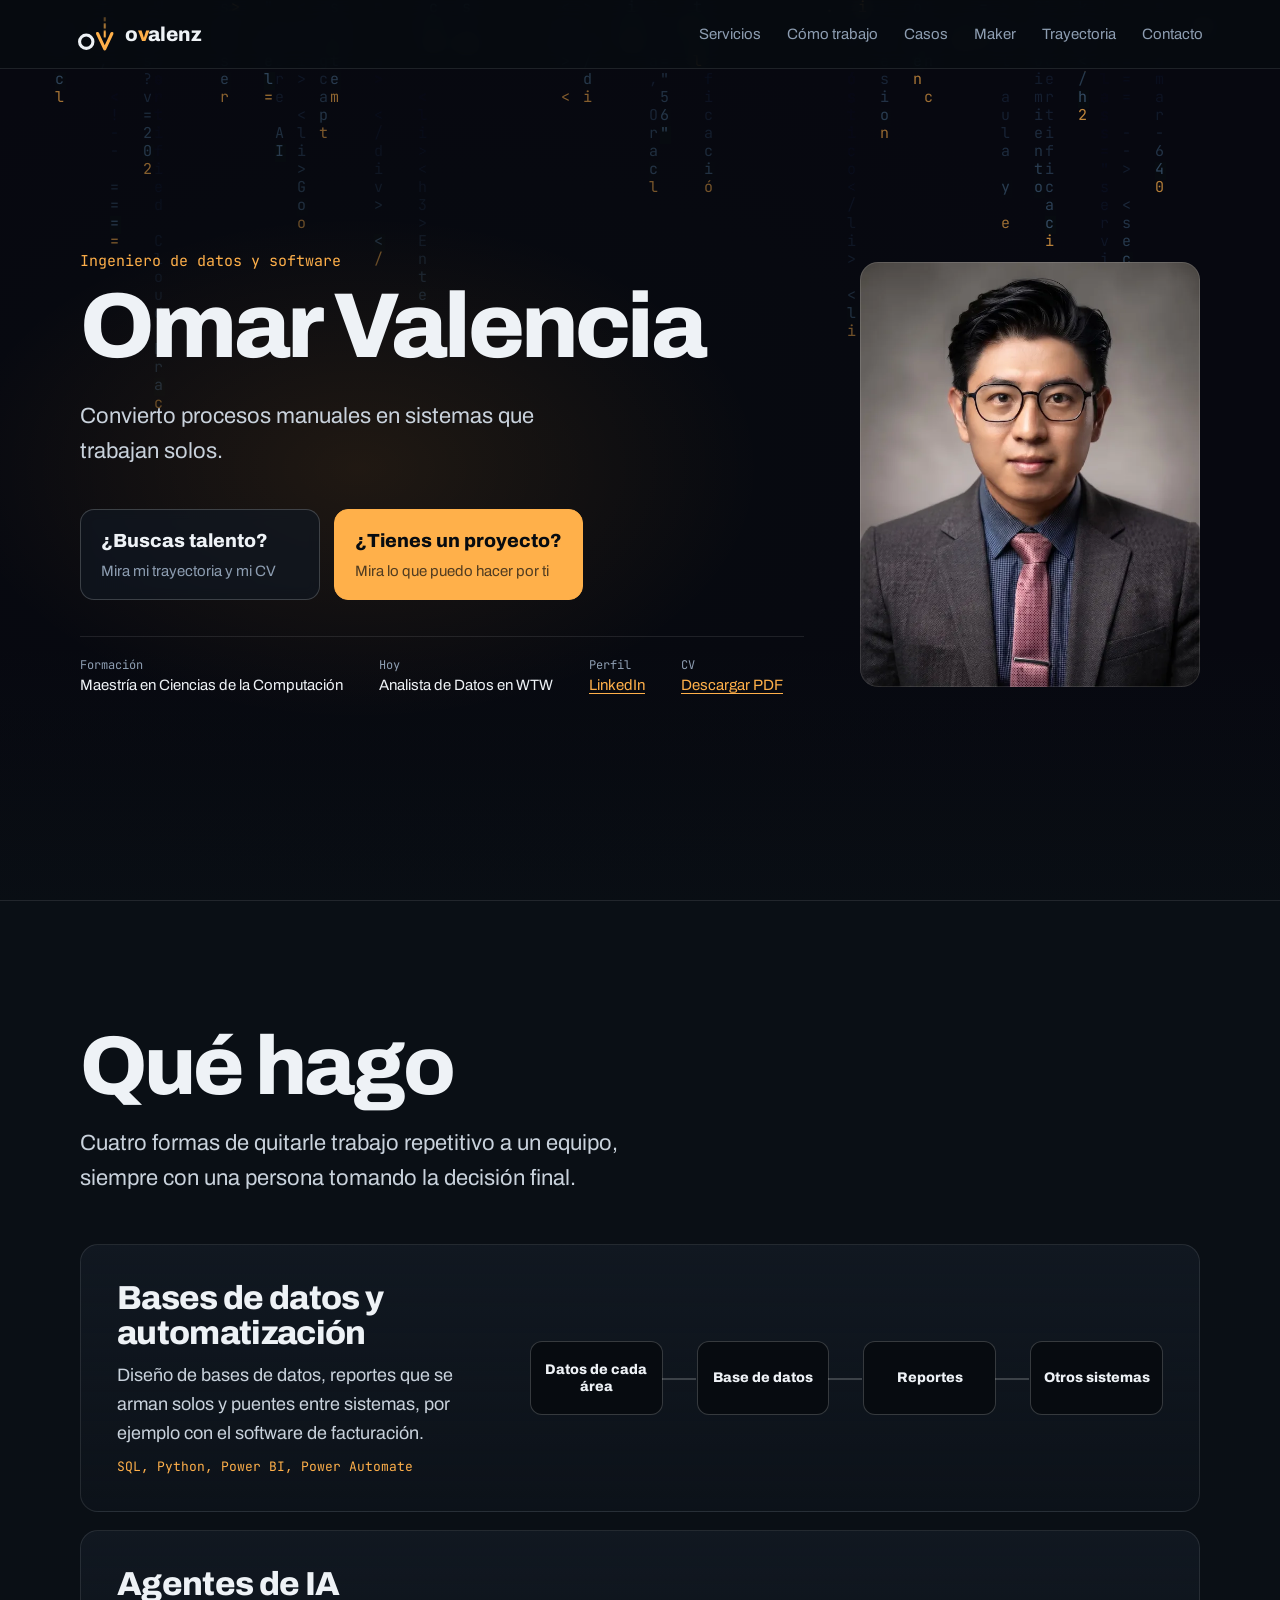
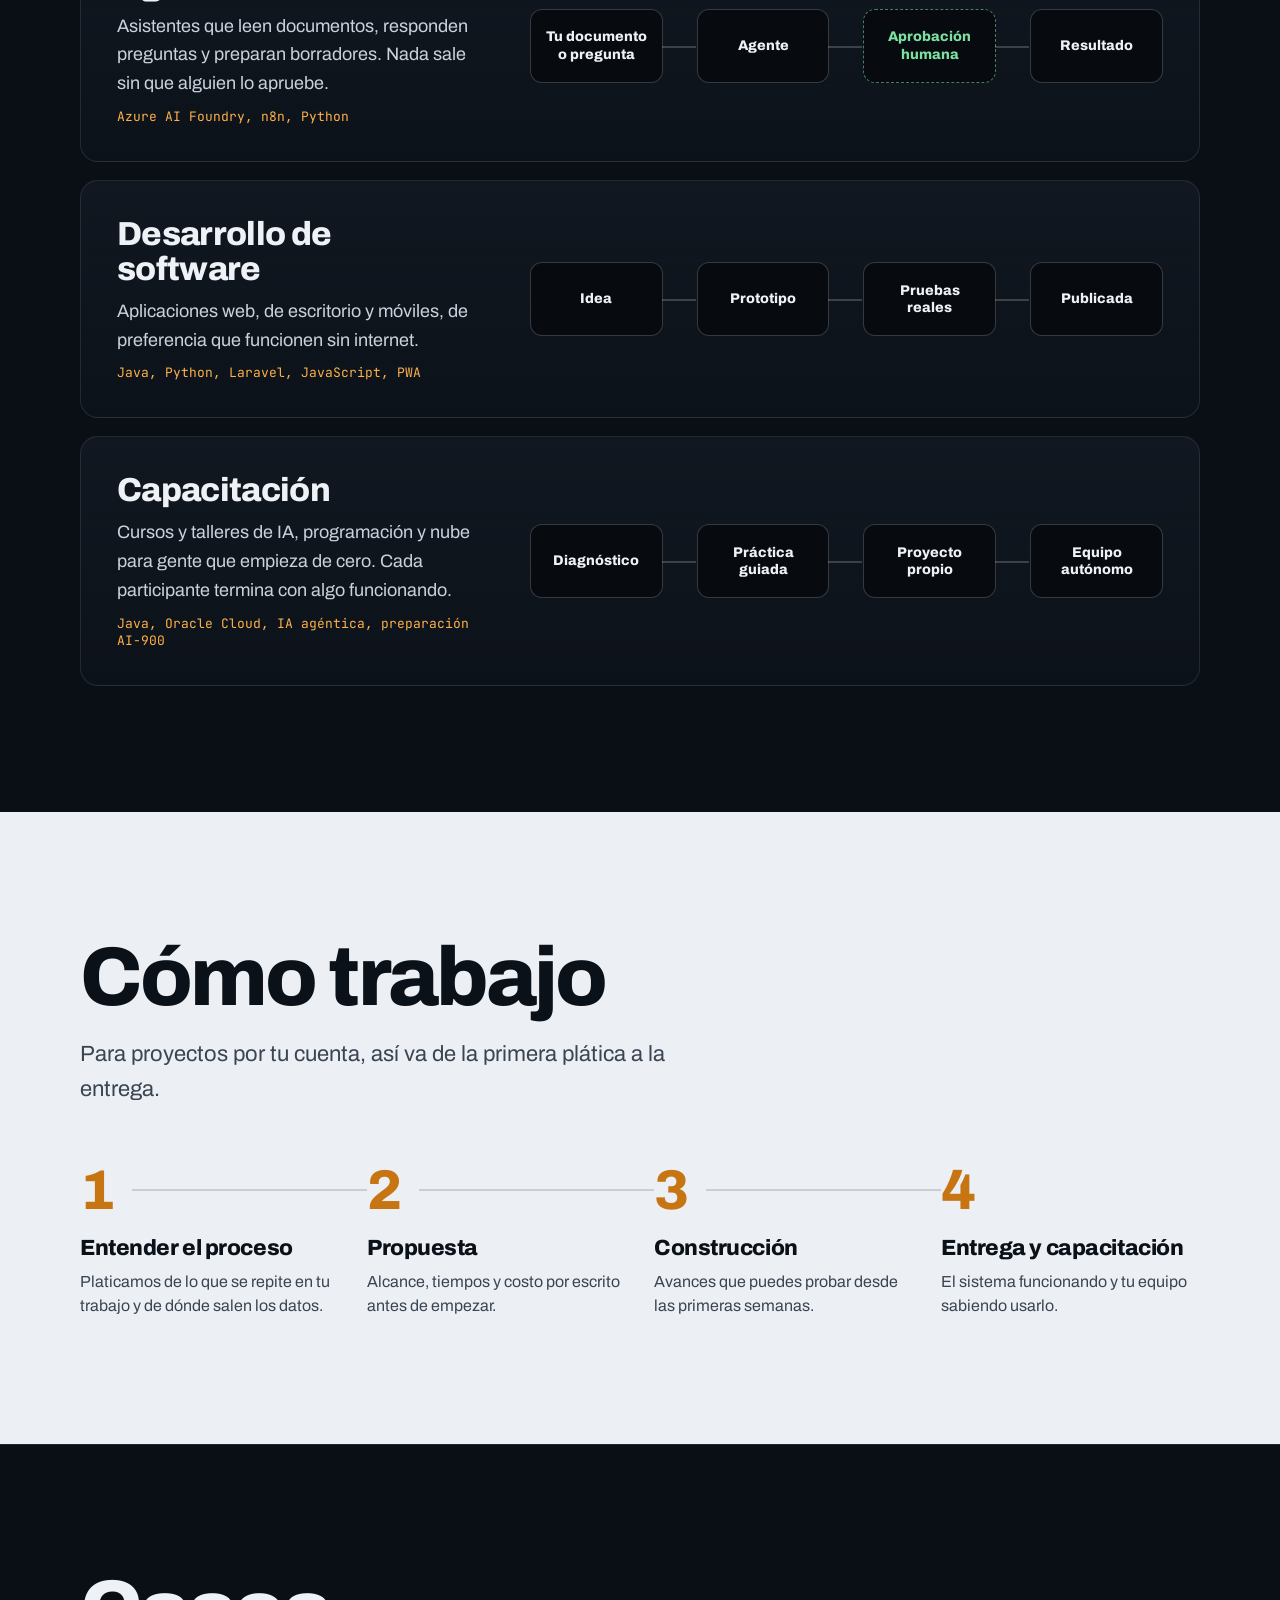
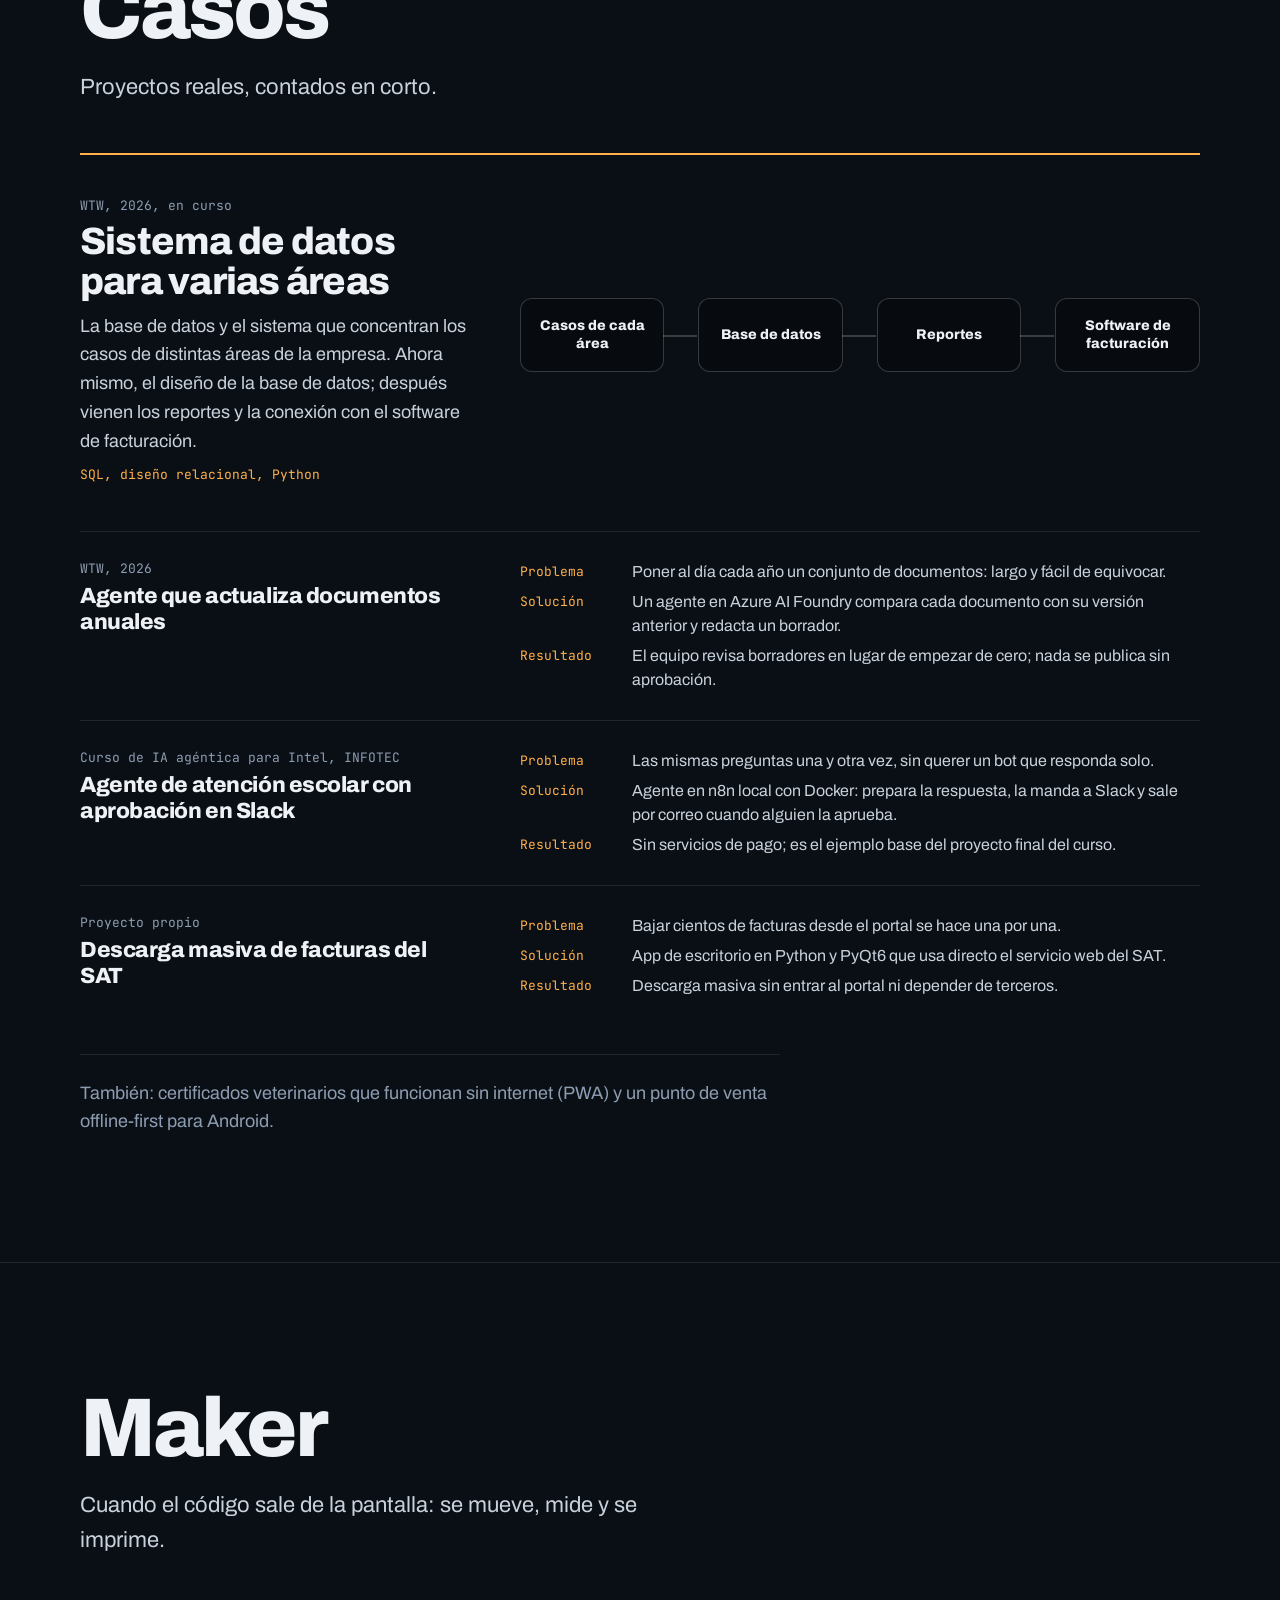
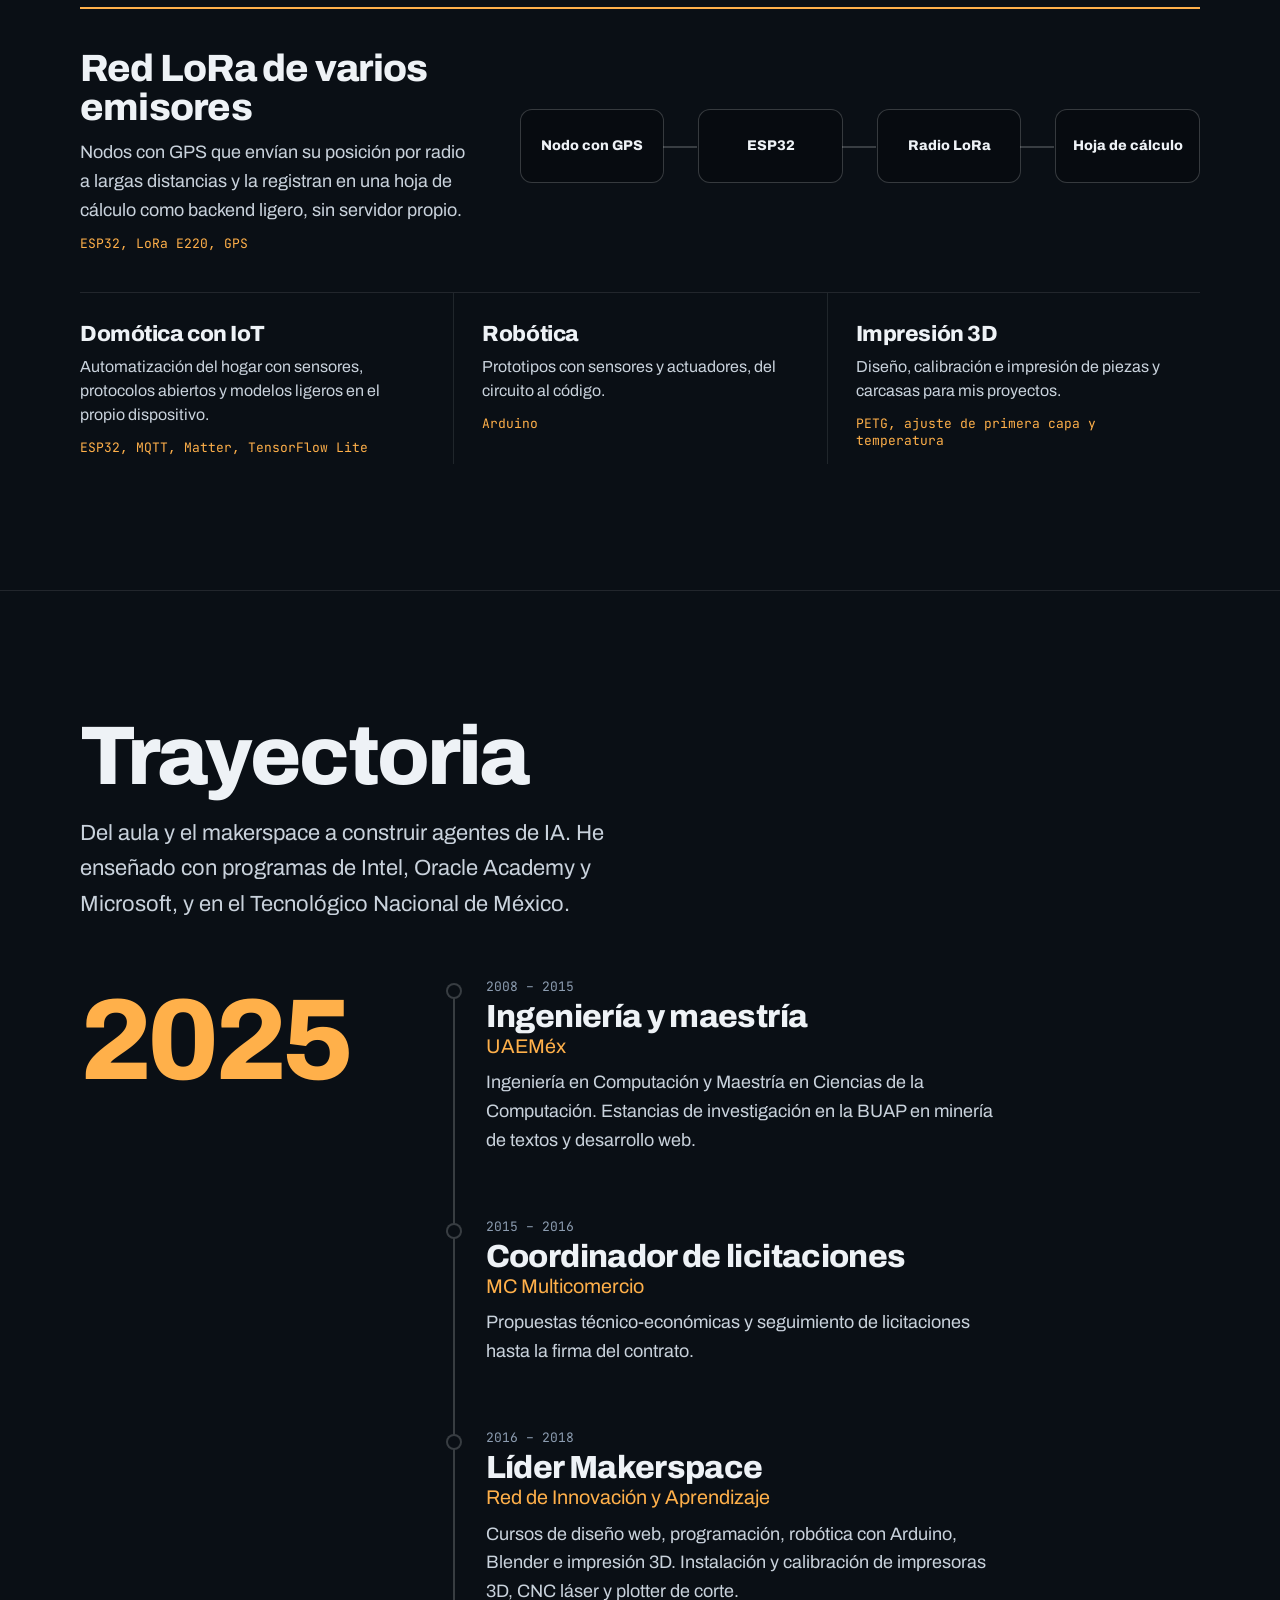
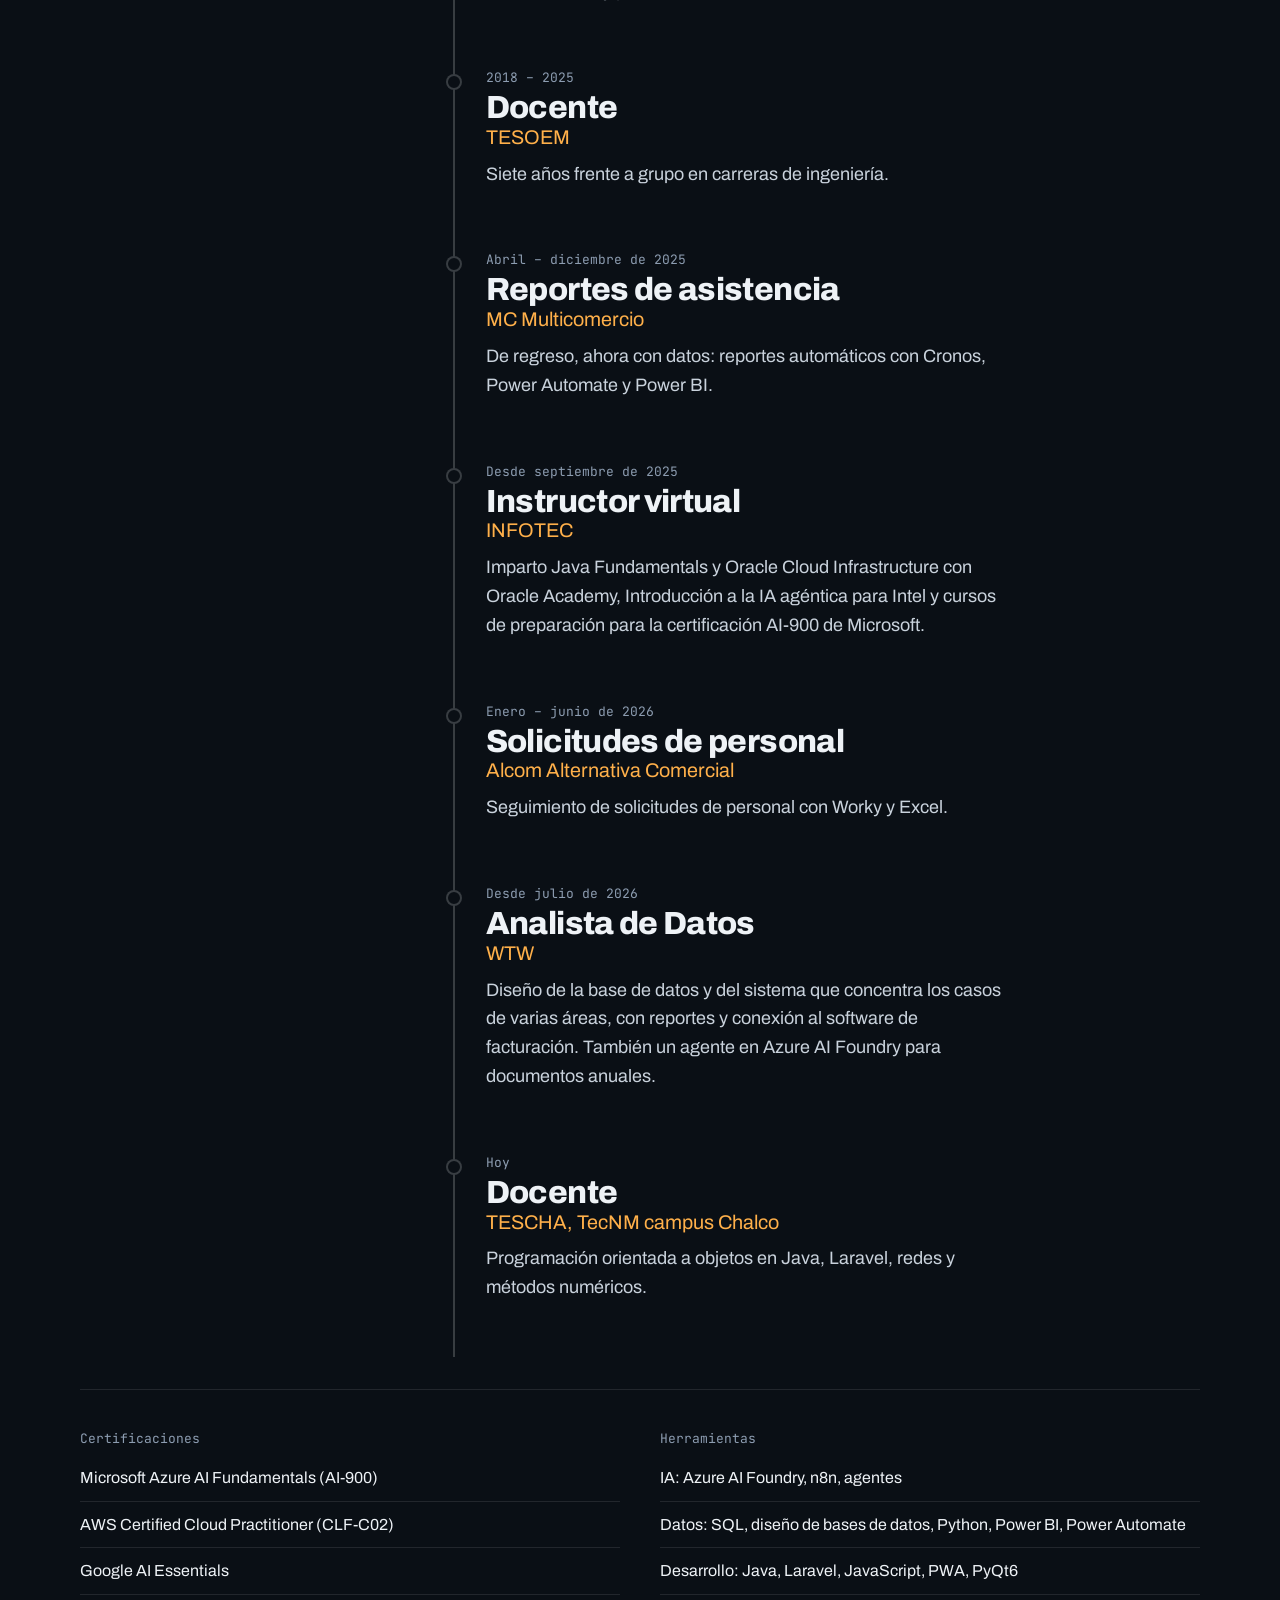
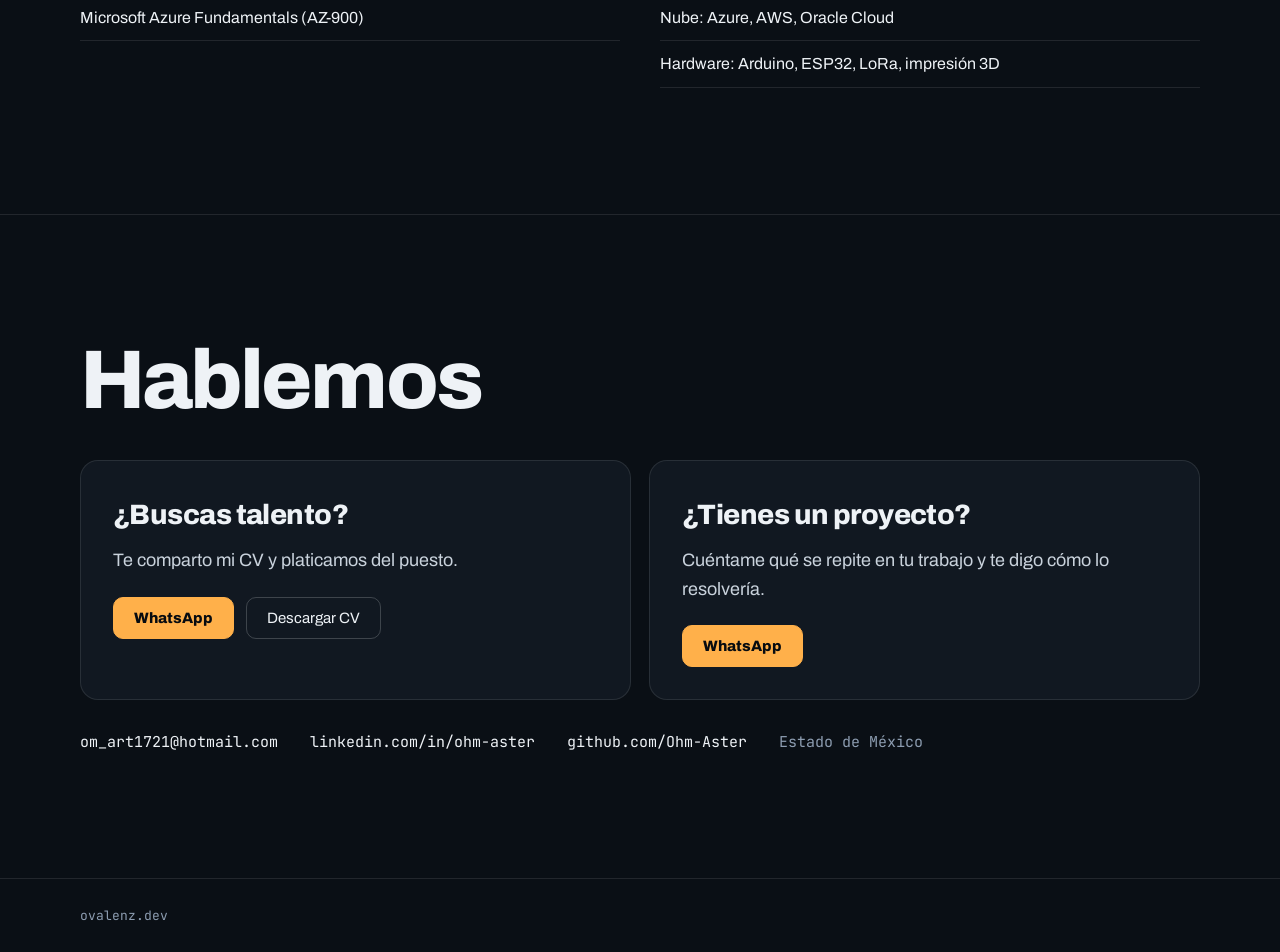
==== commit e04b8978: "Versiona CSS y JS para que Cloudflare y los navegadores no sirvan archivos viejos Co-Authored-By: Cl" ====
--- a/index.html
+++ b/index.html
@@ -19,15 +19,15 @@
   <meta property="og:image" content="https://ovalenz.dev/og.png">
   <meta name="twitter:card" content="summary_large_image">
 
-  <link rel="stylesheet" href="css/base.css">
-  <link rel="stylesheet" href="css/secciones.css">
-  <link rel="stylesheet" href="css/flujos.css">
-  <link rel="stylesheet" href="css/trayectoria.css">
-  <link rel="stylesheet" href="css/impresion.css" media="print">
-  <script src="js/lluvia.js" defer></script>
-  <script src="js/flujos.js" defer></script>
-  <script src="js/trayectoria.js" defer></script>
-  <script src="js/contacto.js" defer></script>
+  <link rel="stylesheet" href="css/base.css?v=20261114b">
+  <link rel="stylesheet" href="css/secciones.css?v=20261114b">
+  <link rel="stylesheet" href="css/flujos.css?v=20261114b">
+  <link rel="stylesheet" href="css/trayectoria.css?v=20261114b">
+  <link rel="stylesheet" href="css/impresion.css?v=20261114b" media="print">
+  <script src="js/lluvia.js?v=20261114b" defer></script>
+  <script src="js/flujos.js?v=20261114b" defer></script>
+  <script src="js/trayectoria.js?v=20261114b" defer></script>
+  <script src="js/contacto.js?v=20261114b" defer></script>
   <script type="application/ld+json">
   {
     "@context": "https://schema.org",
